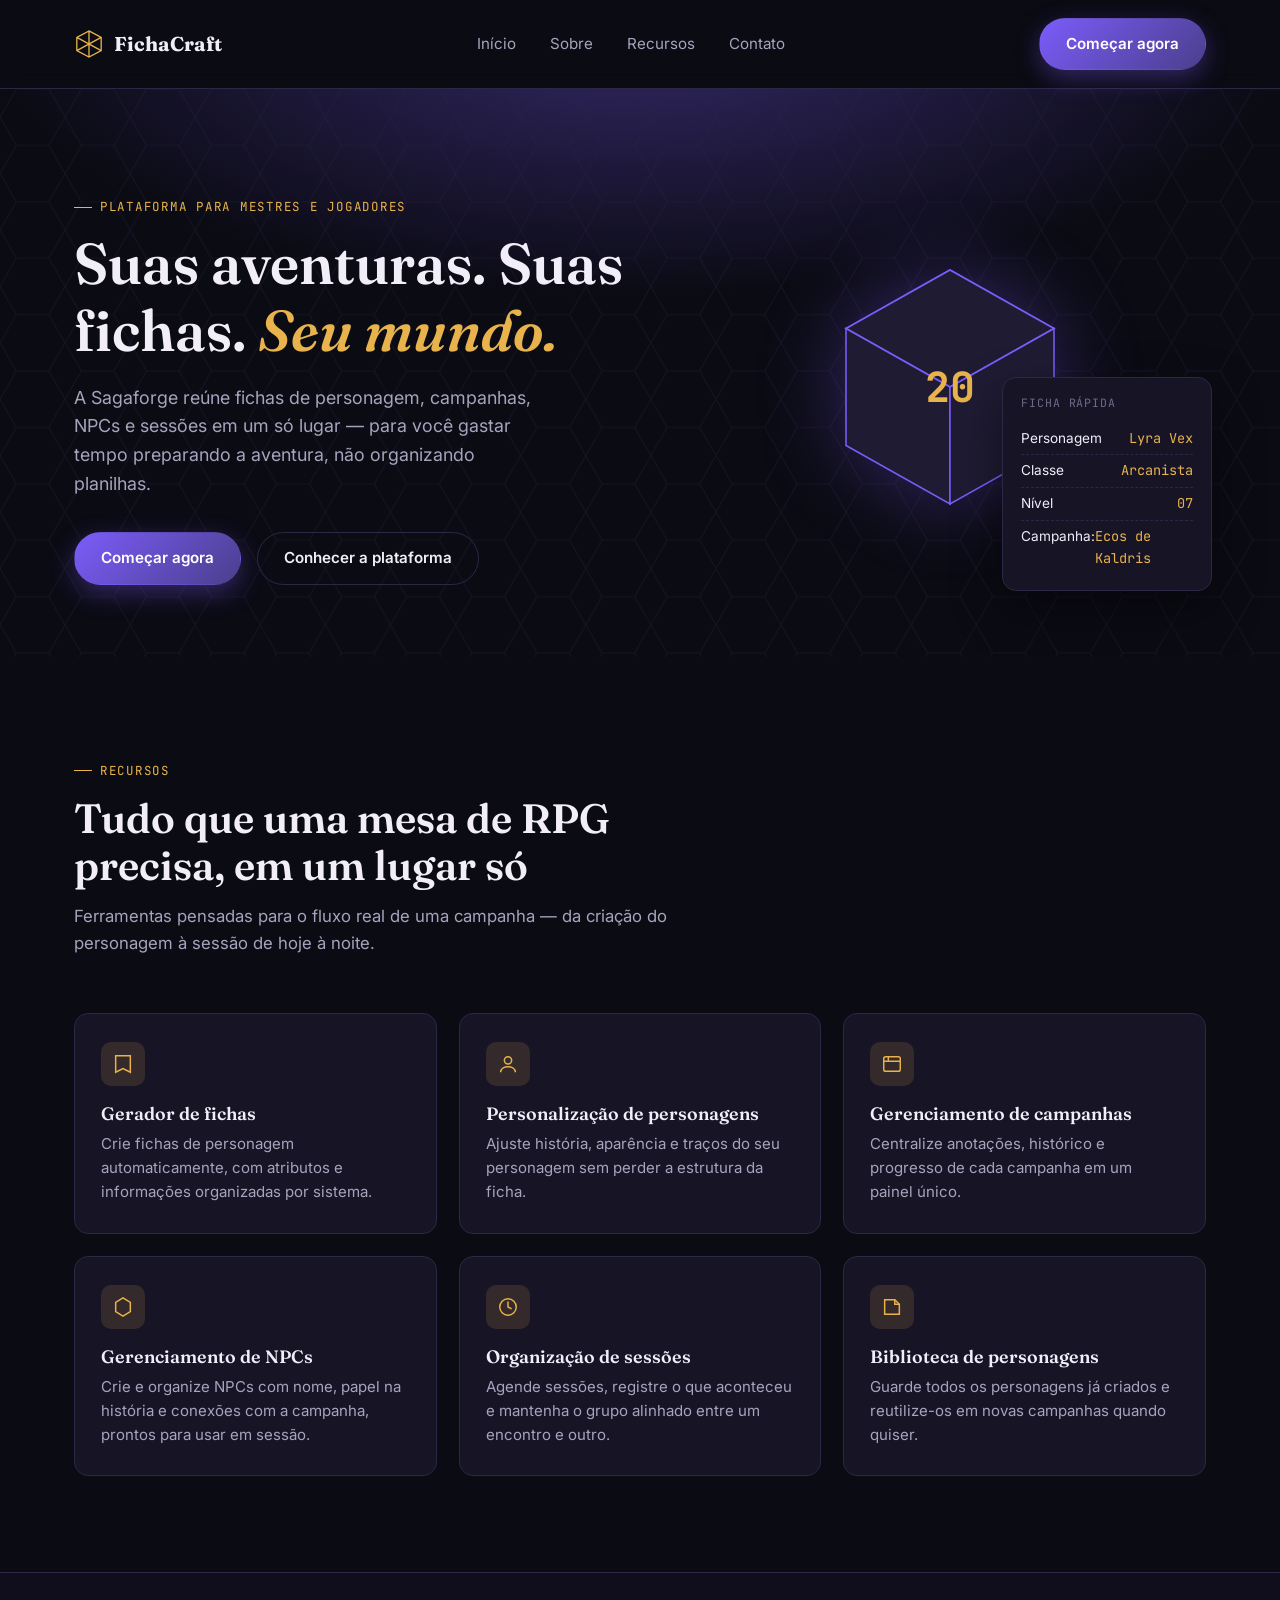
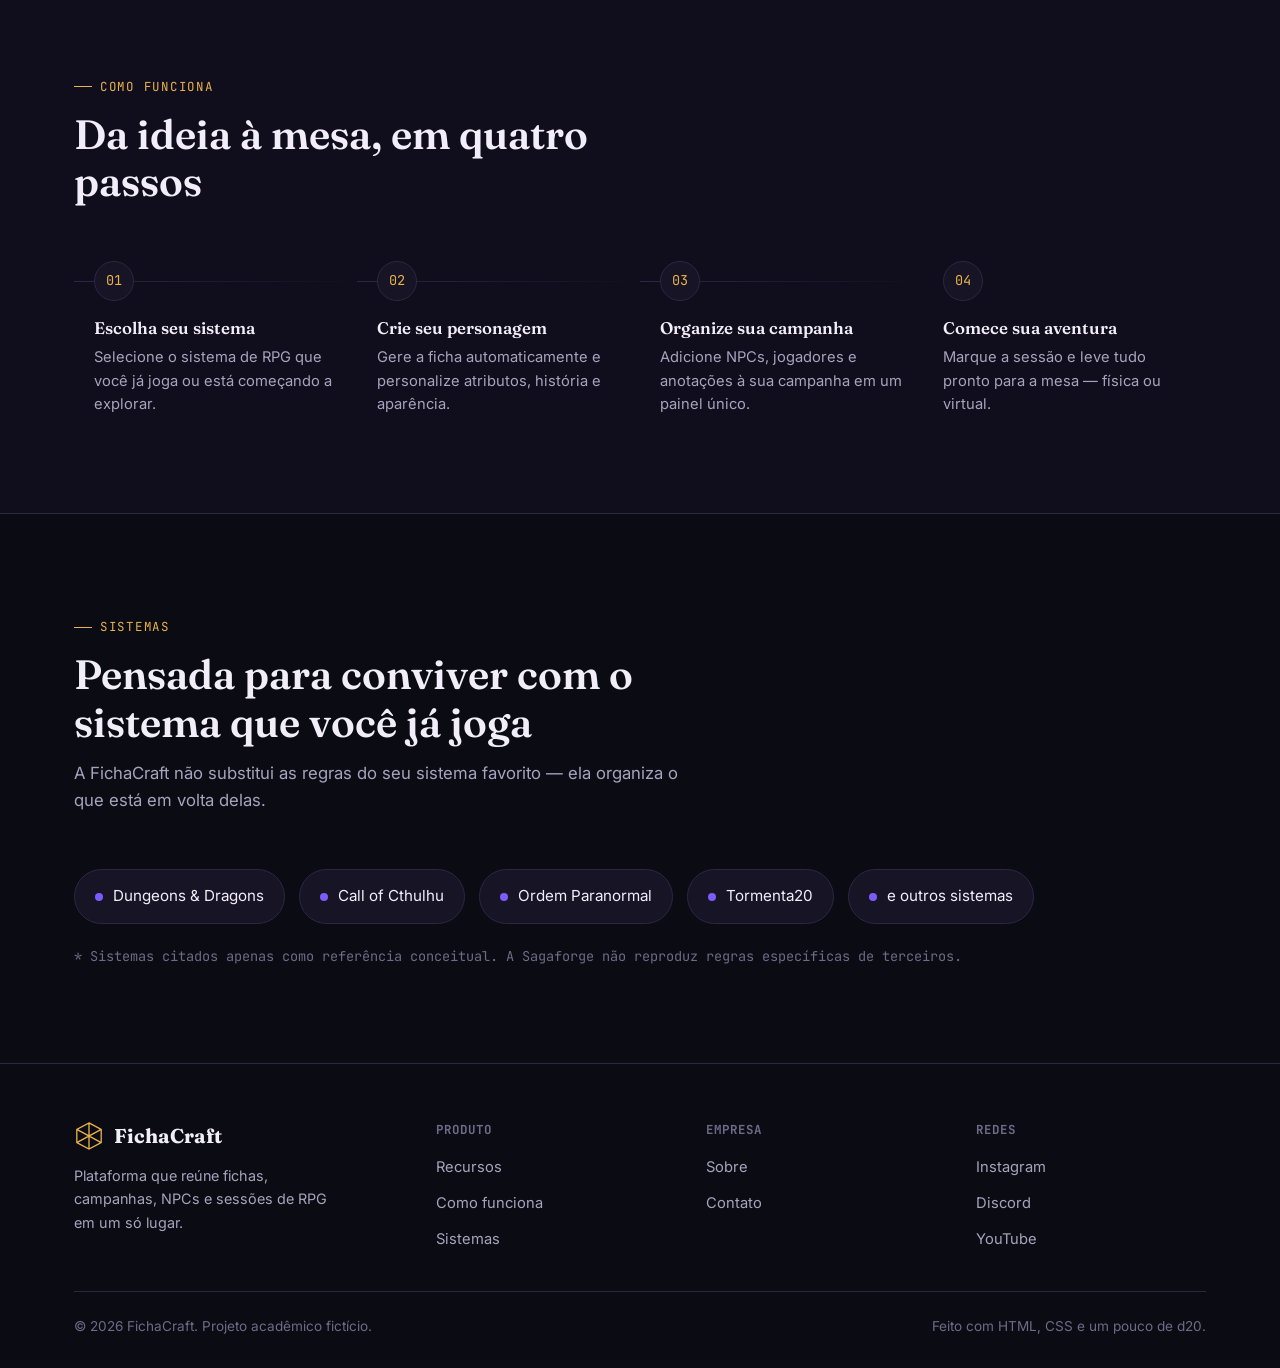
==== index.html @ 83e72669 "Merge 1578de0020807ee5fd25ef5d6d3d42c1c14bdc3c into 4293242560c1c8fc0865e874e848bd2b417afc6b" ====
<!DOCTYPE html>
<html lang="pt-BR">
<head>
<meta charset="UTF-8">
<meta name="viewport" content="width=device-width, initial-scale=1.0">
<title>FichaCraft — Forje sua saga. Jogue sua história.</title>
<meta name="description" content="Sagaforge é a plataforma que reúne fichas de personagem, campanhas, NPCs e sessões de RPG em um só lugar.">
<link rel="preconnect" href="https://fonts.googleapis.com">
<link rel="preconnect" href="https://fonts.gstatic.com" crossorigin>
<link href="https://fonts.googleapis.com/css2?family=Fraunces:ital,opsz,wght@0,9..144,400;0,9..144,500;0,9..144,600;0,9..144,700;1,9..144,500&family=Inter:wght@400;500;600;700&family=JetBrains+Mono:wght@400;500;600&display=swap" rel="stylesheet">
<link rel="stylesheet" href="style.css">
</head>
<body>
    <header class="site-header">
  <nav class="nav">
    <a href="#inicio" class="logo">
      <svg class="mark" viewBox="0 0 32 32"><path d="M16 2 L29 9 V23 L16 30 L3 23 V9 Z M16 2 V30 M3 9 L29 23 M29 9 L3 23"/></svg>
      FichaCraft
    </a>
 
    <ul class="nav-links" id="navLinks">
      <li><a href="#inicio">Início</a></li>
      <li><a href="#sobre">Sobre</a></li>
      <li><a href="#recursos">Recursos</a></li>
      <li><a href="#contato">Contato</a></li>
    </ul>
 
    <div class="nav-actions">
      <a href="#inicio" class="btn btn-primary nav-cta">Começar agora</a>
      <button class="nav-toggle" id="navToggle" aria-label="Abrir menu" aria-expanded="false" aria-controls="navLinks">
        <span></span><span></span><span></span>
      </button>
    </div>
  </nav>
</header>
 
 <section class="hero" id="inicio">
    <svg class="hex-field" viewBox="0 0 1180 620" preserveAspectRatio="xMidYMid slice" aria-hidden="true">
      <defs>
        <pattern id="hexes" width="60" height="52" patternUnits="userSpaceOnUse">
          <path d="M15 0 L45 0 L60 26 L45 52 L15 52 L0 26 Z" fill="none" stroke="#2C2745" stroke-width="1"/>
        </pattern>
      </defs>
      <rect width="1180" height="620" fill="url(#hexes)"/>
    </svg>
 
    <div class="container hero-inner">
      <div>
        <span class="eyebrow">Plataforma para Mestres e jogadores</span>
        <h1>Suas aventuras. Suas fichas. <em>Seu mundo.</em></h1>
        <p class="lead">A Sagaforge reúne fichas de personagem, campanhas, NPCs e sessões em um só lugar — para você gastar tempo preparando a aventura, não organizando planilhas.</p>
        <div class="hero-actions">
          <a href="#contato" class="btn btn-primary">Começar agora</a>
          <a href="#recursos" class="btn btn-ghost">Conhecer a plataforma</a>
        </div>
      </div>
 
      <div class="hero-visual">
        <div class="die-wrap">
          <svg viewBox="0 0 200 200">
            <path class="face-highlight" d="M100 10 L180 55 L100 100 L20 55 Z"/>
            <path d="M100 10 L180 55 L100 100 L20 55 Z"/>
            <path d="M20 55 L100 100 L100 190 L20 145 Z"/>
            <path d="M180 55 L100 100 L100 190 L180 145 Z"/>
          </svg>
          <span class="die-number">20</span>
        </div>
 
        <div class="sheet-card">
          <div class="sc-title">Ficha rápida</div>
          <div class="sheet-row"><span>Personagem</span><span>Lyra Vex</span></div>
          <div class="sheet-row"><span>Classe</span><span>Arcanista</span></div>
          <div class="sheet-row"><span>Nível</span><span>07</span></div>
          <div class="sheet-row"><span>Campanha: </span><span><span>Ecos de Kaldris</span></div>
        </div>
      </div>
    </div>
  </section>
<main>
 <!--Coloca a 2 aqui-->
 <section class="recursos" id="recursos">
    <div class="container">
      <div class="section-head">
        <span class="eyebrow">Recursos</span>
        <h2>Tudo que uma mesa de RPG precisa, em um lugar só</h2>
        <p>Ferramentas pensadas para o fluxo real de uma campanha — da criação do personagem à sessão de hoje à noite.</p>
      </div>
 
      <div class="cards-grid">
        <div class="feature-card">
          <div class="feature-icon"><svg viewBox="0 0 24 24"><path d="M4 3h16v18l-8-4-8 4V3z"/></svg></div>
          <h3>Gerador de fichas</h3>
          <p>Crie fichas de personagem automaticamente, com atributos e informações organizadas por sistema.</p>
        </div>

<div class="feature-card">
          <div class="feature-icon"><svg viewBox="0 0 24 24"><circle cx="12" cy="8" r="4"/><path d="M4 21c0-4 4-6 8-6s8 2 8 6"/></svg></div>
          <h3>Personalização de personagens</h3>
          <p>Ajuste história, aparência e traços do seu personagem sem perder a estrutura da ficha.</p>
        </div>

      <div class="feature-card">
          <div class="feature-icon"><svg viewBox="0 0 24 24"><rect x="3" y="4" width="18" height="16" rx="2"/><path d="M3 9h18M8 4v5"/></svg></div>
          <h3>Gerenciamento de campanhas</h3>
          <p>Centralize anotações, histórico e progresso de cada campanha em um painel único.</p>
        </div>
        
        <div class="feature-card">
          <div class="feature-icon"><svg viewBox="0 0 24 24"><path d="M12 2 L20 7 V17 L12 22 L4 17 V7 Z"/></svg></div>
          <h3>Gerenciamento de NPCs</h3>
          <p>Crie e organize NPCs com nome, papel na história e conexões com a campanha, prontos para usar em sessão.</p>
        </div>

         <div class="feature-card">
          <div class="feature-icon"><svg viewBox="0 0 24 24"><path d="M12 6v6l4 2"/><circle cx="12" cy="12" r="9"/></svg></div>
          <h3>Organização de sessões</h3>
          <p>Agende sessões, registre o que aconteceu e mantenha o grupo alinhado entre um encontro e outro.</p>
        </div>
        
        <div class="feature-card">
          <div class="feature-icon"><svg viewBox="0 0 24 24"><path d="M4 4h11l5 5v11H4z"/><path d="M15 4v5h5"/></svg></div>
          <h3>Biblioteca de personagens</h3>
          <p>Guarde todos os personagens já criados e reutilize-os em novas campanhas quando quiser.</p>
        </div>
      </div>
    </div>
  </section>

<section class="como-funciona" id="como-funciona">
    <div class="container">
      <div class="section-head">
        <span class="eyebrow">Como funciona</span>
        <h2>Da ideia à mesa, em quatro passos</h2>
      </div>
 
      <div class="steps">
        <div class="step">
          <div class="step-num">01</div>
          <h3>Escolha seu sistema</h3>
          <p>Selecione o sistema de RPG que você já joga ou está começando a explorar.</p>
        </div>
        <div class="step">
          <div class="step-num">02</div>
          <h3>Crie seu personagem</h3>
          <p>Gere a ficha automaticamente e personalize atributos, história e aparência.</p>
        </div>

<div class="step">
          <div class="step-num">03</div>
          <h3>Organize sua campanha</h3>
          <p>Adicione NPCs, jogadores e anotações à sua campanha em um painel único.</p>
        </div>
        <div class="step">
          <div class="step-num">04</div>
          <h3>Comece sua aventura</h3>
          <p>Marque a sessão e leve tudo pronto para a mesa — física ou virtual.</p>
        </div>
      </div>
    </div>
  </section>

<section class="sistemas" id="sistemas">
    <div class="container">
      <div class="section-head">
        <span class="eyebrow">Sistemas</span>
        <h2>Pensada para conviver com o sistema que você já joga</h2>
        <p>A FichaCraft não substitui as regras do seu sistema favorito — ela organiza o que está em volta delas.</p>
      </div>
 
      <div class="badges">
        <span class="badge"><span class="dot"></span>Dungeons &amp; Dragons</span>
        <span class="badge"><span class="dot"></span>Call of Cthulhu</span>
        <span class="badge"><span class="dot"></span>Ordem Paranormal</span>
        <span class="badge"><span class="dot"></span>Tormenta20</span>
        <span class="badge"><span class="dot"></span>e outros sistemas</span>
      </div>
      <p class="sistemas-note">* Sistemas citados apenas como referência conceitual. A Sagaforge não reproduz regras específicas de terceiros.</p>
    </div>
  </section>

 </main>
</body>
<footer>
  <div class="container">
    <div class="footer-top">
      <div class="footer-brand">
        <a href="#inicio" class="logo">
          <svg class="mark" viewBox="0 0 32 32"><path d="M16 2 L29 9 V23 L16 30 L3 23 V9 Z M16 2 V30 M3 9 L29 23 M29 9 L3 23"/></svg>
          FichaCraft
        </a>
        <p>Plataforma que reúne fichas, campanhas, NPCs e sessões de RPG em um só lugar.</p>
      </div>
 
      <div class="footer-col">
        <h4>Produto</h4>
        <ul>
          <li><a href="#recursos">Recursos</a></li>
          <li><a href="#como-funciona">Como funciona</a></li>
          <li><a href="#sistemas">Sistemas</a></li>
        </ul>
      </div>
    
    <div class="footer-col">
        <h4>Empresa</h4>
        <ul>
          <li><a href="#sobre">Sobre</a></li>
          <li><a href="#contato">Contato</a></li>
        </ul>
      </div>
 
      <div class="footer-col">
        <h4>Redes</h4>
        <ul>
          <li><a href="#">Instagram</a></li>
          <li><a href="#">Discord</a></li>
          <li><a href="#">YouTube</a></li>
        </ul>
      </div>
    </div>
 
    <div class="footer-bottom">
      <span>© 2026 FichaCraft. Projeto acadêmico fictício.</span>
      <span>Feito com HTML, CSS e um pouco de d20.</span>
    </div>
  </div>

    </footer>
</html>
---- style.css ----
*{
    margin: 0;
    padding: 0;
   
}

  :root{
    --bg: #0B0B14;
    --bg-alt: #100E1C;
    --surface: #171426;
    --surface-2: #1F1B33;
    --border: #2C2745;
    --primary: #7B5CFA;
    --primary-dark: #4B3F8C;
    --primary-glow: rgba(123, 92, 250, 0.35);
    --gold: #E8B34C;
    --gold-soft: rgba(232, 179, 76, 0.14);
    --text: #F1EEF9;
    --text-muted: #A8A3BD;
    --text-dim: #6E6A87;
 
    --font-display: 'Fraunces', serif;
    --font-body: 'Inter', sans-serif;
    --font-mono: 'JetBrains Mono', monospace;
 
    --max-w: 1180px;
    --radius: 14px;
    --radius-sm: 8px;
  }
 
  *{ box-sizing: border-box; margin: 0; padding: 0; }
 
  html{ scroll-behavior: smooth; }
 
  @media (prefers-reduced-motion: reduce){
    html{ scroll-behavior: auto; }
    *{ animation-duration: 0.001ms !important; animation-iteration-count: 1 !important; transition-duration: 0.001ms !important; }
  }
 
  body{
    background: var(--bg);
    color: var(--text);
    font-family: var(--font-body);
    line-height: 1.6;
    -webkit-font-smoothing: antialiased;
  }
 
  img, svg{ display:block; max-width: 100%; }
 
  a{ color: inherit; text-decoration: none; }
 
  ul{ list-style: none; }
 
  h1, h2, h3{ font-family: var(--font-display); font-weight: 600; line-height: 1.15; }
 
  .container{
    max-width: var(--max-w);
    margin: 0 auto;
    padding: 0 24px;
  }
 
  .eyebrow{
    font-family: var(--font-mono);
    font-size: 0.78rem;
    letter-spacing: 0.14em;
    text-transform: uppercase;
    color: var(--gold);
    display: inline-flex;
    align-items: center;
    gap: 8px;
    margin-bottom: 14px;
  }
  .eyebrow::before{
    content: "";
    width: 18px; height: 1px;
    background: var(--gold);
    display: inline-block;
  }
 
  section{ padding: 96px 0; position: relative; }
 
  .section-head{
    max-width: 620px;
    margin-bottom: 56px;
  }
  .section-head h2{ font-size: clamp(1.8rem, 3.2vw, 2.6rem); margin-bottom: 14px; }
  .section-head p{ color: var(--text-muted); font-size: 1.05rem; }
 
  :focus-visible{
    outline: 2px solid var(--gold);
    outline-offset: 3px;
    border-radius: 4px;
  }
 
  
  .btn{
    display: inline-flex;
    align-items: center;
    justify-content: center;
    gap: 8px;
    padding: 13px 26px;
    border-radius: 999px;
    font-weight: 600;
    font-size: 0.95rem;
    border: 1px solid transparent;
    cursor: pointer;
    transition: transform 0.15s ease, box-shadow 0.15s ease, background 0.15s ease, border-color 0.15s ease;
  }
  .btn:hover{ transform: translateY(-2px); }
 
  .btn-primary{
    background: linear-gradient(135deg, var(--primary), var(--primary-dark));
    color: #fff;
    box-shadow: 0 8px 24px var(--primary-glow);
  }
  .btn-primary:hover{ box-shadow: 0 10px 30px var(--primary-glow); }
 
  .btn-ghost{
    background: transparent;
    border-color: var(--border);
    color: var(--text);
  }
  .btn-ghost:hover{ border-color: var(--primary); background: rgba(123,92,250,0.08); }
 
  .btn-gold{
    background: var(--gold);
    color: #1a1406;
  }
  .btn-gold:hover{ box-shadow: 0 10px 26px rgba(232,179,76,0.35); }
 
  
  header.site-header{
    position: sticky;
    top: 0;
    z-index: 100;
    background: rgba(11, 11, 20, 0.82);
    backdrop-filter: blur(10px);
    border-bottom: 1px solid var(--border);
  }
  .nav{
    display: flex;
    align-items: center;
    justify-content: space-between;
    padding: 18px 24px;
    max-width: var(--max-w);
    margin: 0 auto;
  }
  .logo{
    display: flex;
    align-items: center;
    gap: 10px;
    font-family: var(--font-display);
    font-weight: 700;
    font-size: 1.25rem;
    color: var(--text);
  }
  .logo .mark{ width: 30px; height: 30px; }
  .logo .mark path{ fill: none; stroke: var(--gold); stroke-width: 1.4; }
 
  .nav-links{
    display: flex;
    align-items: center;
    gap: 34px;
  }
  .nav-links a{
    font-size: 0.95rem;
    color: var(--text-muted);
    transition: color 0.15s ease;
    position: relative;
  }
  .nav-links a:hover{ color: var(--text); }
 
  .nav-actions{ display: flex; align-items: center; gap: 18px; }
 
  .nav-toggle{
    display: none;
    background: none;
    border: 1px solid var(--border);
    border-radius: var(--radius-sm);
    width: 42px; height: 38px;
    cursor: pointer;
    flex-direction: column;
    align-items: center;
    justify-content: center;
    gap: 5px;
  }
  .nav-toggle span{ width: 18px; height: 2px; background: var(--text); display:block; }
 
  @media (max-width: 860px){
    .nav-links{
      position: absolute;
      top: 100%; left: 0; right: 0;
      flex-direction: column;
      align-items: flex-start;
      background: var(--bg-alt);
      border-bottom: 1px solid var(--border);
      padding: 20px 24px 28px;
      gap: 18px;
      display: none;
    }
    .nav-links.open{ display: flex; }
    .nav-toggle{ display: flex; }
    .nav-cta{ display: none; }
    .nav-links.open .nav-cta-mobile{ display: inline-flex; margin-top: 6px; }
  }
 
  
  .hero{
    padding: 88px 0 60px;
    position: relative;
    overflow: hidden;
  }
  .hero::before{
    content: "";
    position: absolute;
    inset: -10% -10% auto -10%;
    height: 620px;
    background: radial-gradient(60% 60% at 50% 0%, var(--primary-glow), transparent 70%);
    z-index: 0;
    pointer-events: none;
  }
  .hex-field{
    position: absolute;
    inset: 0;
    opacity: 0.35;
    z-index: 0;
    pointer-events: none;
  }
  .hero-inner{
    position: relative;
    z-index: 1;
    display: grid;
    grid-template-columns: 1.05fr 0.95fr;
    gap: 56px;
    align-items: center;
  }
  .hero h1{
    font-size: clamp(2.4rem, 5vw, 3.6rem);
    margin-bottom: 20px;
  }
  .hero h1 em{
    font-style: italic;
    color: var(--gold);
  }
  .hero p.lead{
    font-size: 1.12rem;
    color: var(--text-muted);
    max-width: 480px;
    margin-bottom: 34px;
  }
  .hero-actions{ display: flex; gap: 16px; flex-wrap: wrap; }
 
  .hero-visual{
    position: relative;
    display: flex;
    align-items: center;
    justify-content: center;
    min-height: 420px;
  }
  .die-wrap{
    position: relative;
    width: 260px; height: 260px;
    animation: spin-slow 18s linear infinite;
  }
  @keyframes spin-slow{
    from{ transform: rotate(0deg); }
    to{ transform: rotate(360deg); }
  }
  .die-wrap svg{ width: 100%; height: 100%; filter: drop-shadow(0 0 40px var(--primary-glow)); }
  .die-wrap path{ fill: var(--surface-2); stroke: var(--primary); stroke-width: 1.2; }
  .die-wrap path.face-highlight{ fill: rgba(123,92,250,0.25); }
  .die-number{
    position: absolute;
    top: 50%; left: 50%;
    transform: translate(-50%, -50%);
    font-family: var(--font-mono);
    font-size: 2.6rem;
    font-weight: 700;
    color: var(--gold);
  }
 
  .sheet-card{
    position: absolute;
    bottom: 6px; right: -6px;
    width: 210px;
    background: var(--surface);
    border: 1px solid var(--border);
    border-radius: var(--radius);
    padding: 16px 18px;
    box-shadow: 0 20px 50px rgba(0,0,0,0.45);
  }
  .sheet-card .sc-title{ font-family: var(--font-mono); font-size: 0.72rem; color: var(--text-dim); letter-spacing: 0.08em; text-transform: uppercase; margin-bottom: 10px; }
  .sheet-row{ display: flex; justify-content: space-between; font-size: 0.85rem; padding: 5px 0; border-bottom: 1px dashed var(--border); }
  .sheet-row:last-child{ border-bottom: none; }
  .sheet-row span:last-child{ font-family: var(--font-mono); color: var(--gold); }
 
  @media (max-width: 900px){
    .hero-inner{ grid-template-columns: 1fr; }
    .hero-visual{ min-height: 320px; }
    .sheet-card{ display: none; }
  }
 
  
  .sobre{ background: var(--bg-alt); border-top: 1px solid var(--border); border-bottom: 1px solid var(--border); }
  .sobre-grid{
    display: grid;
    grid-template-columns: 1fr 1fr;
    gap: 64px;
    align-items: start;
  }
  .sobre-text p{ color: var(--text-muted); margin-bottom: 16px; font-size: 1.02rem; }
  .sobre-quote{
    margin-top: 22px;
    padding: 18px 20px;
    border-left: 3px solid var(--gold);
    background: var(--gold-soft);
    border-radius: 0 var(--radius-sm) var(--radius-sm) 0;
    font-family: var(--font-display);
    font-style: italic;
    font-size: 1.05rem;
    color: var(--text);
  }
  .mvv{ display: flex; flex-direction: column; gap: 18px; }
  .mvv-card{
    background: var(--surface);
    border: 1px solid var(--border);
    border-radius: var(--radius);
    padding: 22px 24px;
  }
  .mvv-card h3{ font-size: 1.05rem; color: var(--gold); margin-bottom: 8px; font-family: var(--font-mono); text-transform: uppercase; letter-spacing: 0.05em; font-weight: 600;}
  .mvv-card p{ color: var(--text-muted); font-size: 0.95rem; }
 
  @media (max-width: 860px){
    .sobre-grid{ grid-template-columns: 1fr; gap: 40px; }
  }
 

  .cards-grid{
    display: grid;
    grid-template-columns: repeat(3, 1fr);
    gap: 22px;
  }
  .feature-card{
    background: var(--surface);
    border: 1px solid var(--border);
    border-radius: var(--radius);
    padding: 28px 26px;
    transition: border-color 0.2s ease, transform 0.2s ease;
  }
  .feature-card:hover{ border-color: var(--primary); transform: translateY(-4px); }
  .feature-icon{
    width: 44px; height: 44px;
    border-radius: 10px;
    background: var(--gold-soft);
    display: flex; align-items: center; justify-content: center;
    margin-bottom: 18px;
  }
  .feature-icon svg{ width: 22px; height: 22px; stroke: var(--gold); fill: none; stroke-width: 1.6; }
  .feature-card h3{ font-size: 1.12rem; margin-bottom: 8px; }
  .feature-card p{ color: var(--text-muted); font-size: 0.94rem; }
 
  @media (max-width: 900px){ .cards-grid{ grid-template-columns: 1fr 1fr; } }
  @media (max-width: 600px){ .cards-grid{ grid-template-columns: 1fr; } }
 

  .como-funciona{ background: var(--bg-alt); border-top: 1px solid var(--border); border-bottom: 1px solid var(--border); }
  .steps{
    display: grid;
    grid-template-columns: repeat(4, 1fr);
    gap: 0;
    counter-reset: step;
    position: relative;
  }
  .step{
    padding: 0 20px;
    position: relative;
  }
  .step:not(:last-child)::after{
    content: "";
    position: absolute;
    top: 20px; right: -0px;
    width: 100%;
    height: 1px;
    background: linear-gradient(90deg, var(--border), transparent);
    display: none;
  }
  @media (min-width: 861px){
    .step:not(:last-child)::after{ display: block; }
  }
  .step-num{
    font-family: var(--font-mono);
    font-size: 0.85rem;
    color: var(--gold);
    border: 1px solid var(--border);
    width: 40px; height: 40px;
    border-radius: 50%;
    display: flex; align-items: center; justify-content: center;
    margin-bottom: 18px;
    background: var(--surface);
    position: relative;
    z-index: 1;
  }
  .step h3{ font-size: 1.05rem; margin-bottom: 8px; }
  .step p{ color: var(--text-muted); font-size: 0.92rem; }
 
  @media (max-width: 860px){
    .steps{ grid-template-columns: 1fr 1fr; gap: 32px 20px; }
  }
  @media (max-width: 540px){
    .steps{ grid-template-columns: 1fr; gap: 28px; }
  }
 
 
  .sistemas-note{ color: var(--text-dim); font-size: 0.85rem; margin-top: 22px; font-family: var(--font-mono); }
  .badges{ display: flex; flex-wrap: wrap; gap: 14px; }
  .badge{
    display: flex; align-items: center; gap: 10px;
    background: var(--surface);
    border: 1px solid var(--border);
    padding: 14px 20px;
    border-radius: 999px;
    font-size: 0.95rem;
  }
  .badge .dot{ width: 8px; height: 8px; border-radius: 50%; background: var(--primary); }
 

  .cta-final{
    background: linear-gradient(135deg, var(--surface-2), var(--bg));
    border-top: 1px solid var(--border);
    border-bottom: 1px solid var(--border);
    text-align: center;
  }
  .cta-final h2{ font-size: clamp(1.7rem, 3.4vw, 2.4rem); margin-bottom: 16px; }
  .cta-final p{ color: var(--text-muted); max-width: 520px; margin: 0 auto 32px; }
 
  
  .contato-grid{
    display: grid;
    grid-template-columns: 0.9fr 1.1fr;
    gap: 60px;
  }
  .contato-info h3{ font-size: 1.3rem; margin-bottom: 14px; }
  .contato-info p{ color: var(--text-muted); margin-bottom: 24px; }
  .contato-list{ display: flex; flex-direction: column; gap: 14px; }
  .contato-list li{ display: flex; gap: 12px; align-items: flex-start; color: var(--text-muted); font-size: 0.95rem; }
  .contato-list svg{ width: 18px; height: 18px; stroke: var(--gold); fill: none; stroke-width: 1.6; flex-shrink: 0; margin-top: 3px;}
 
  form.contact-form{
    background: var(--surface);
    border: 1px solid var(--border);
    border-radius: var(--radius);
    padding: 32px;
    display: grid;
    gap: 18px;
  }
  .form-row{ display: grid; grid-template-columns: 1fr 1fr; gap: 18px; }
  .field label{ display: block; font-size: 0.85rem; color: var(--text-muted); margin-bottom: 7px; }
  .field input, .field textarea{
    width: 100%;
    background: var(--bg-alt);
    border: 1px solid var(--border);
    border-radius: var(--radius-sm);
    padding: 12px 14px;
    color: var(--text);
    font-family: var(--font-body);
    font-size: 0.95rem;
  }
  .field input:focus, .field textarea:focus{ border-color: var(--primary); outline: none; box-shadow: 0 0 0 3px rgba(123,92,250,0.18); }
  .field textarea{ resize: vertical; min-height: 110px; }
  .form-note{ font-size: 0.82rem; color: var(--text-dim); }
  .form-success{
    display: none;
    background: var(--gold-soft);
    border: 1px solid var(--gold);
    color: var(--gold);
    padding: 12px 16px;
    border-radius: var(--radius-sm);
    font-size: 0.9rem;
  }
  .form-success.show{ display: block; }
 
  @media (max-width: 860px){
    .contato-grid{ grid-template-columns: 1fr; gap: 36px; }
    .form-row{ grid-template-columns: 1fr; }
  }
 
 
  footer{
    padding: 56px 0 30px;
    border-top: 1px solid var(--border);
  }
  .footer-top{
    display: grid;
    grid-template-columns: 1.4fr 1fr 1fr 1fr;
    gap: 40px;
    margin-bottom: 40px;
  }
  .footer-brand p{ color: var(--text-muted); font-size: 0.9rem; margin-top: 12px; max-width: 260px; }
  .footer-col h4{ font-family: var(--font-mono); font-size: 0.78rem; text-transform: uppercase; letter-spacing: 0.08em; color: var(--text-dim); margin-bottom: 14px; }
  .footer-col ul{ display: flex; flex-direction: column; gap: 10px; }
  .footer-col a{ color: var(--text-muted); font-size: 0.92rem; transition: color 0.15s ease; }
  .footer-col a:hover{ color: var(--gold); }
  .footer-bottom{
    display: flex;
    justify-content: space-between;
    align-items: center;
    padding-top: 24px;
    border-top: 1px solid var(--border);
    color: var(--text-dim);
    font-size: 0.85rem;
    flex-wrap: wrap;
    gap: 12px;
  }
 
  @media (max-width: 760px){
    .footer-top{ grid-template-columns: 1fr 1fr; }
  }
  @media (max-width: 460px){
    .footer-top{ grid-template-columns: 1fr; }
  }
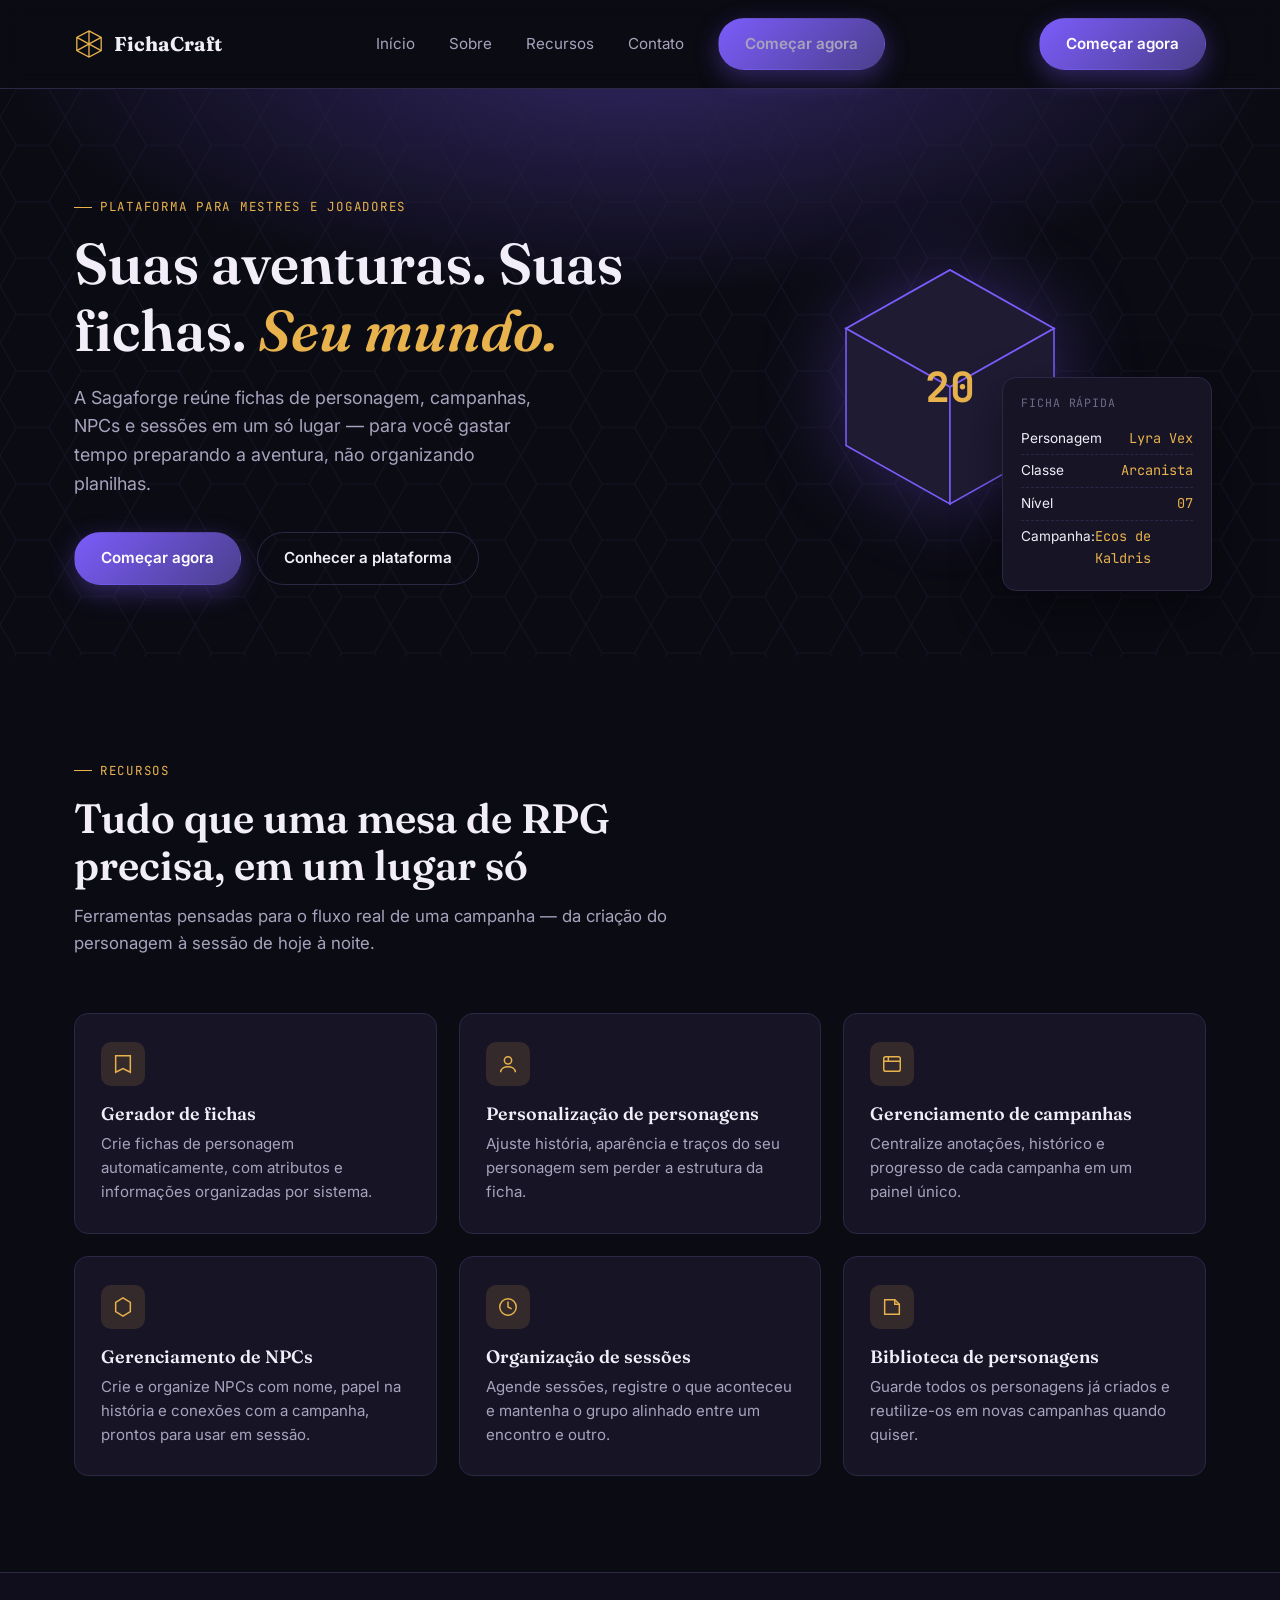
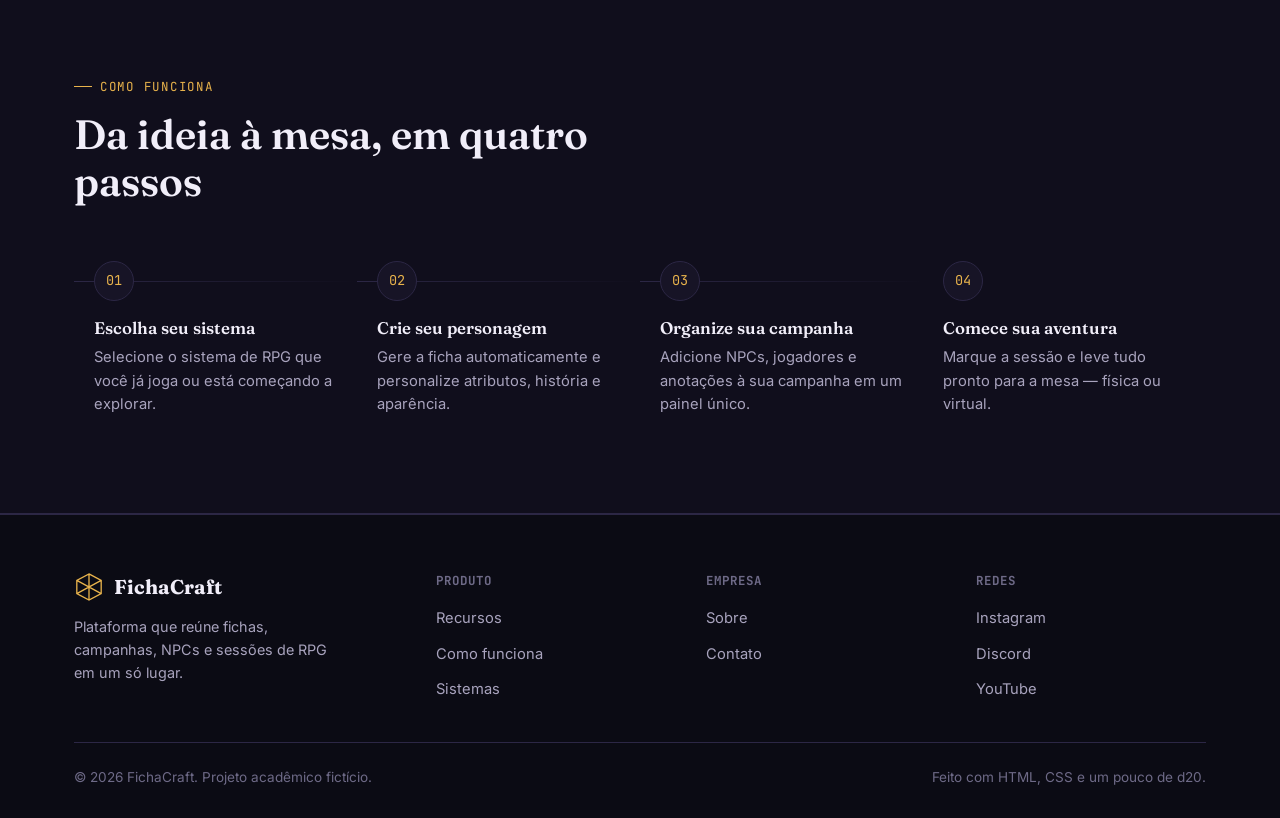
==== commit 6c6a1a19: "Merge branch 'contato' of https://github.com/Pedro-Developers/Ficha_Craft into sobre" ====
--- a/index.html
+++ b/index.html
@@ -23,6 +23,7 @@
       <li><a href="#sobre">Sobre</a></li>
       <li><a href="#recursos">Recursos</a></li>
       <li><a href="#contato">Contato</a></li>
+      <li><a href="#inicio" class="btn btn-primary nav-cta-mobile">Começar agora</a></li>
     </ul>
  
     <div class="nav-actions">
@@ -156,25 +157,6 @@
           <p>Marque a sessão e leve tudo pronto para a mesa — física ou virtual.</p>
         </div>
       </div>
-    </div>
-  </section>
-
-<section class="sistemas" id="sistemas">
-    <div class="container">
-      <div class="section-head">
-        <span class="eyebrow">Sistemas</span>
-        <h2>Pensada para conviver com o sistema que você já joga</h2>
-        <p>A FichaCraft não substitui as regras do seu sistema favorito — ela organiza o que está em volta delas.</p>
-      </div>
- 
-      <div class="badges">
-        <span class="badge"><span class="dot"></span>Dungeons &amp; Dragons</span>
-        <span class="badge"><span class="dot"></span>Call of Cthulhu</span>
-        <span class="badge"><span class="dot"></span>Ordem Paranormal</span>
-        <span class="badge"><span class="dot"></span>Tormenta20</span>
-        <span class="badge"><span class="dot"></span>e outros sistemas</span>
-      </div>
-      <p class="sistemas-note">* Sistemas citados apenas como referência conceitual. A Sagaforge não reproduz regras específicas de terceiros.</p>
     </div>
   </section>
 
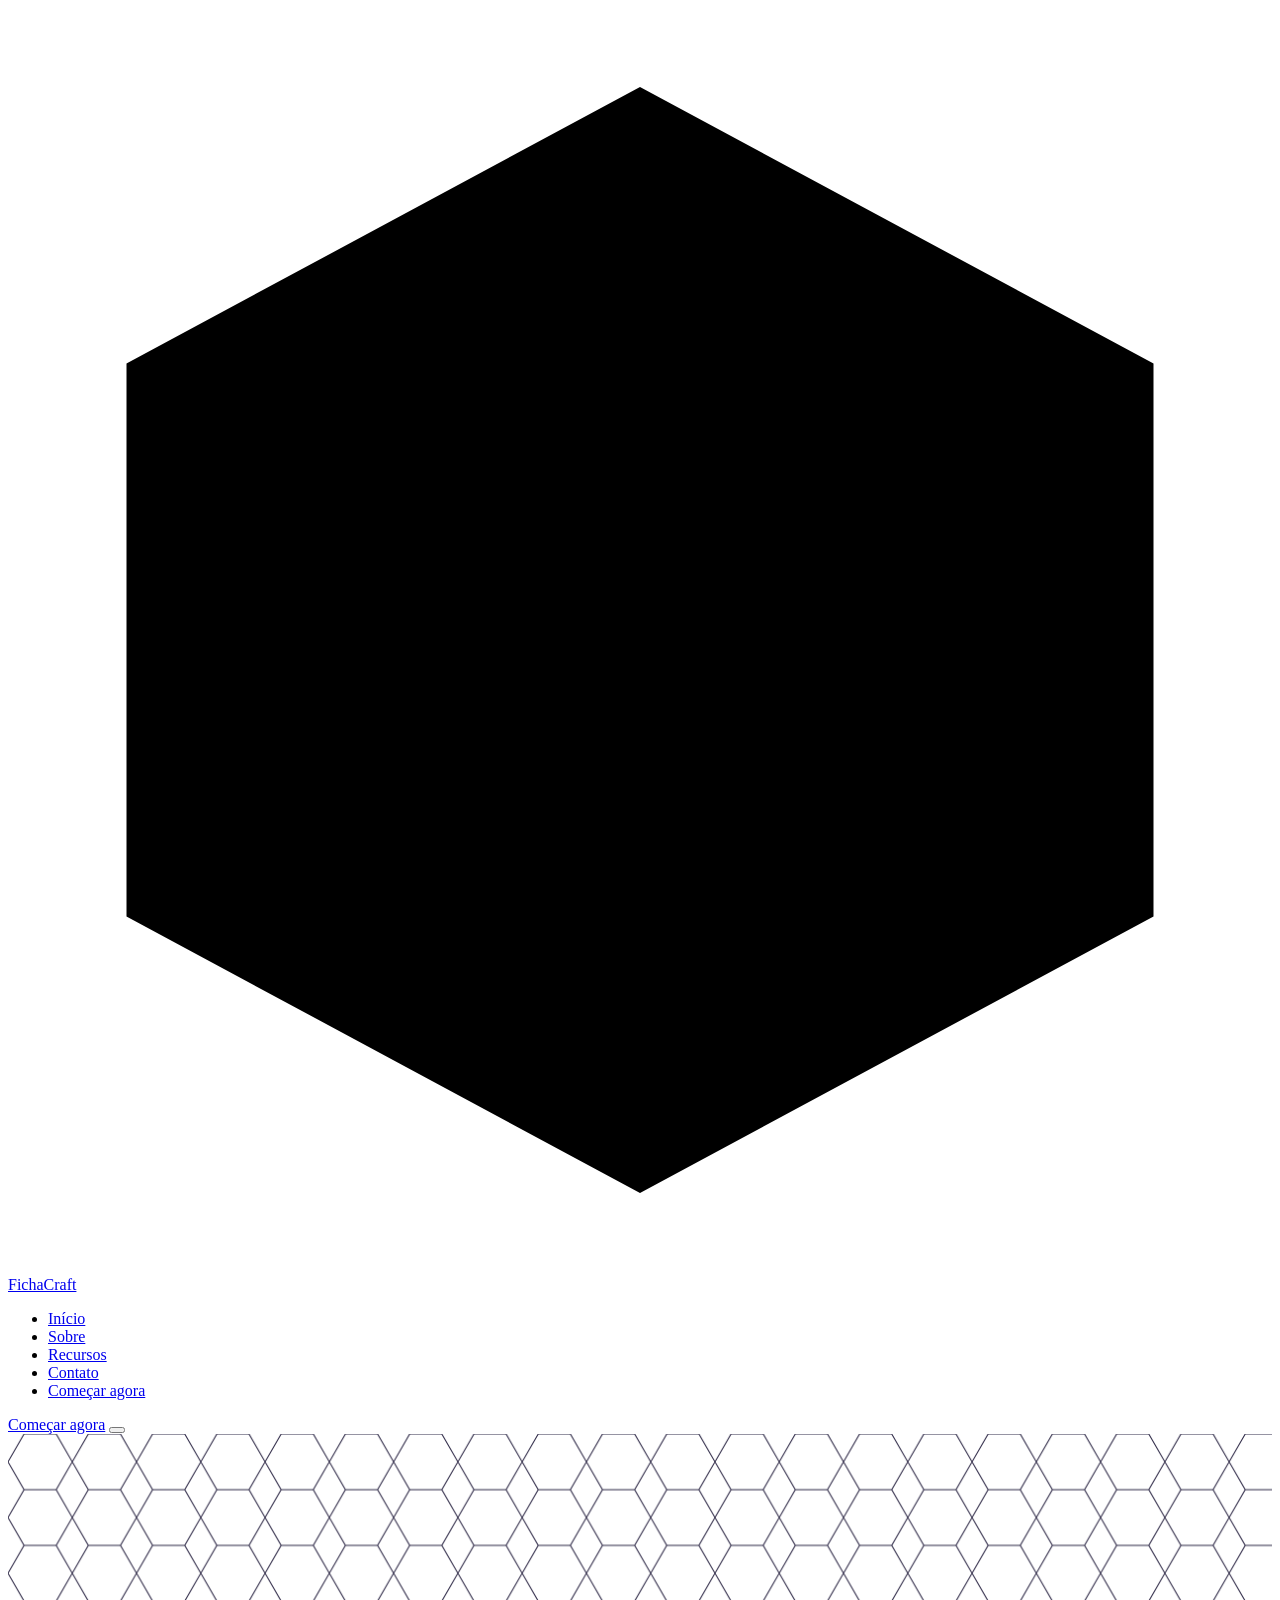
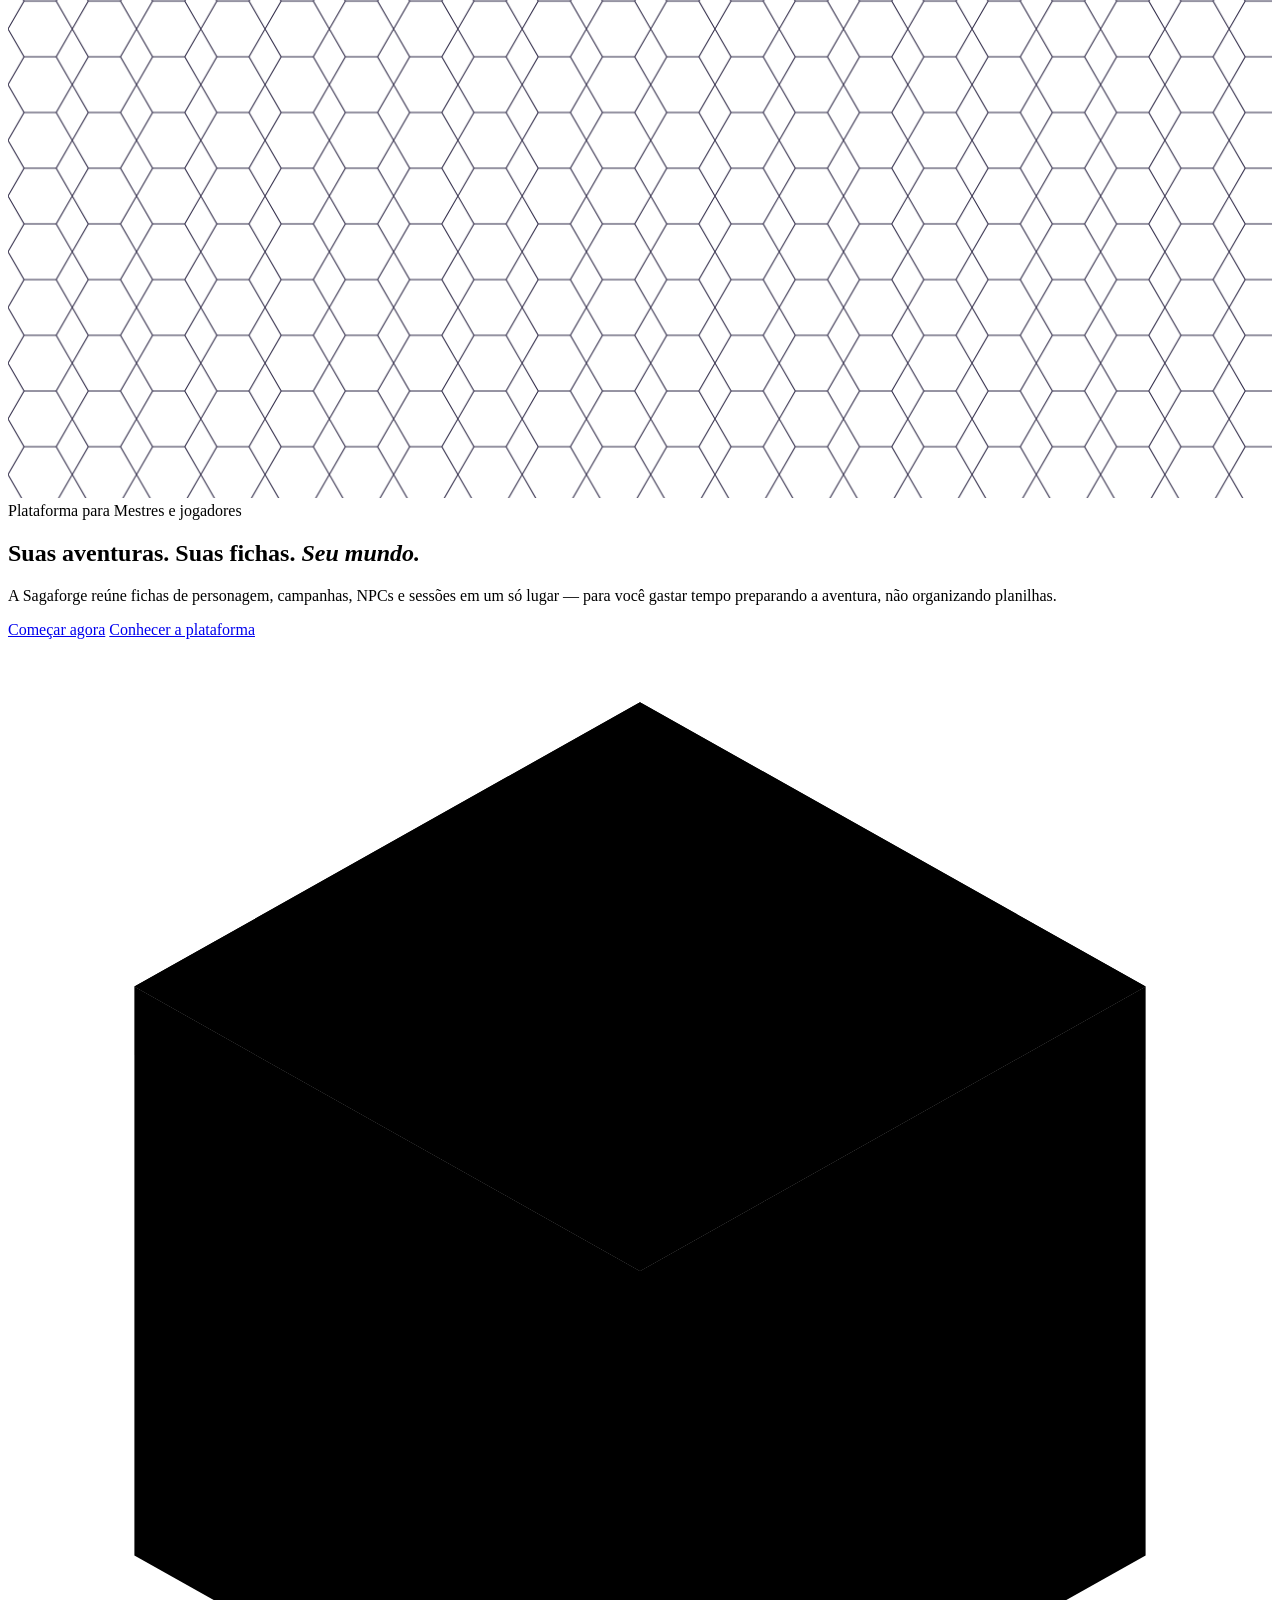
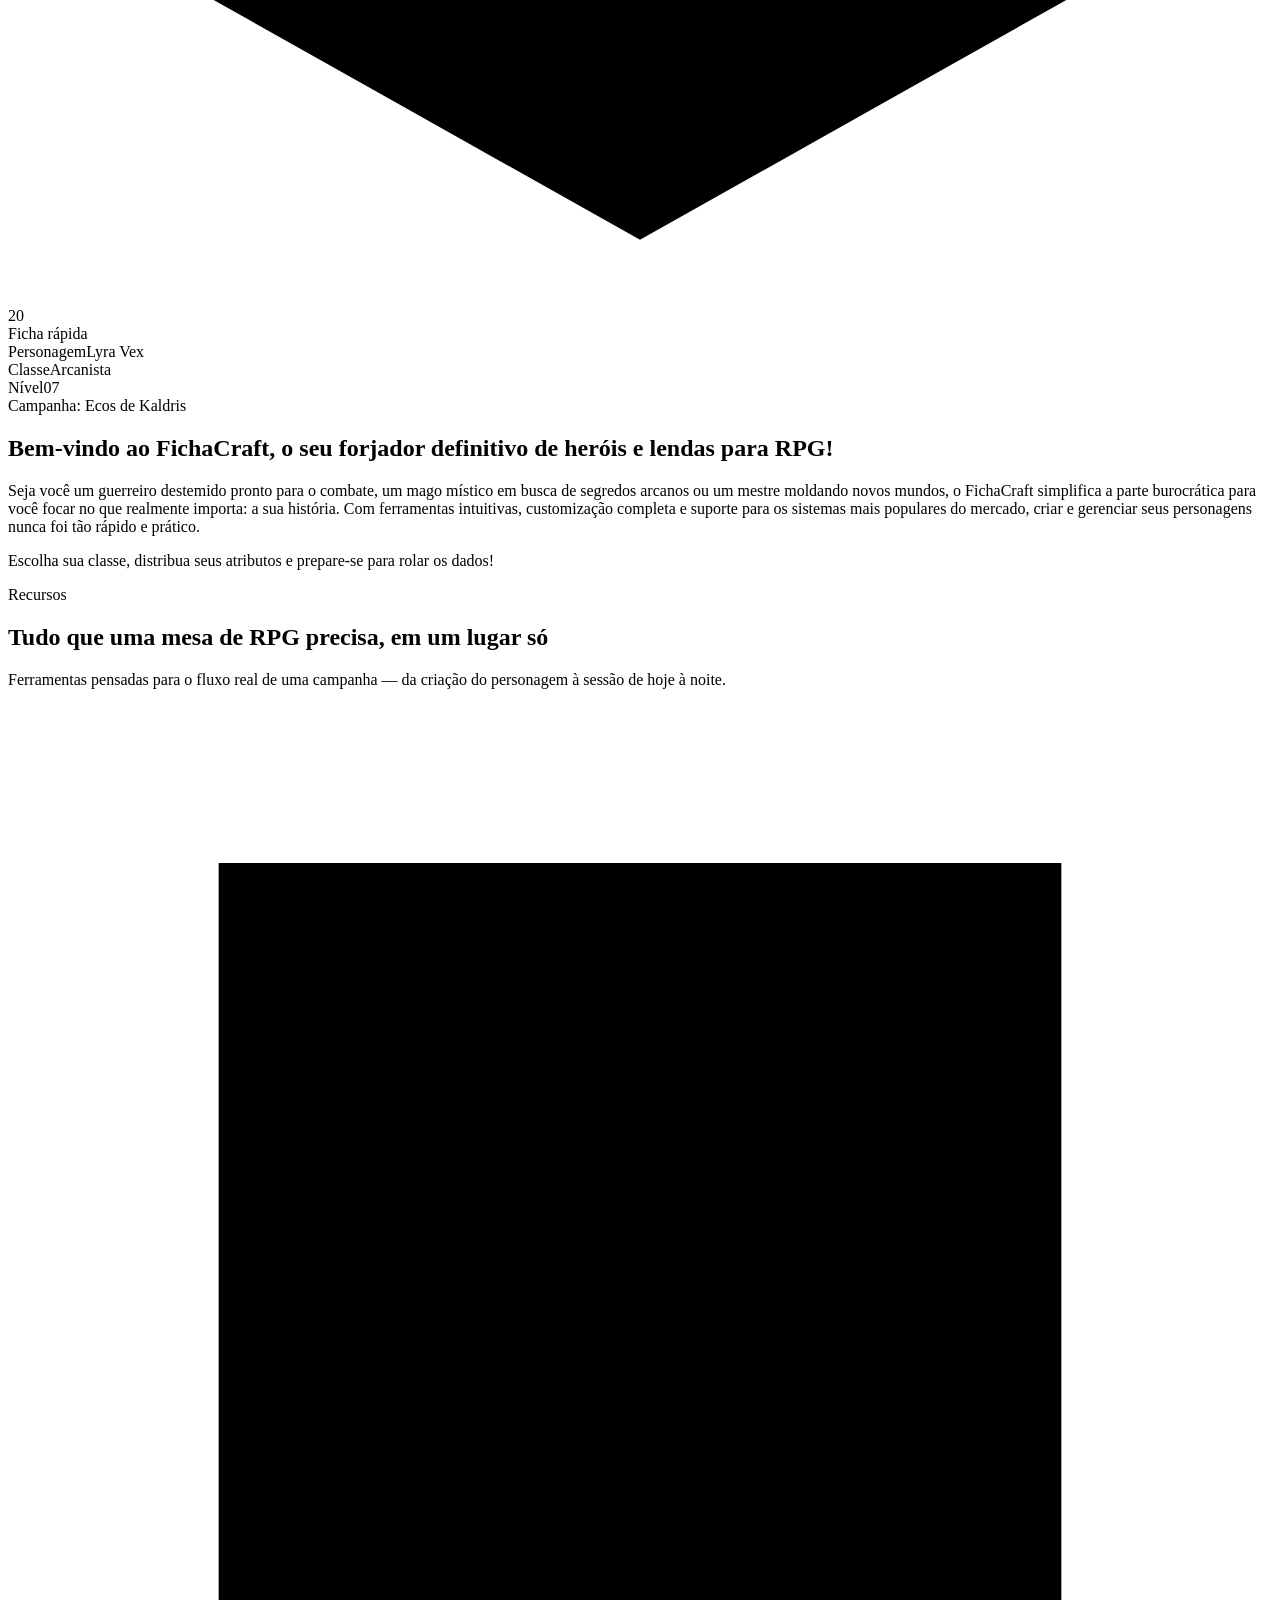
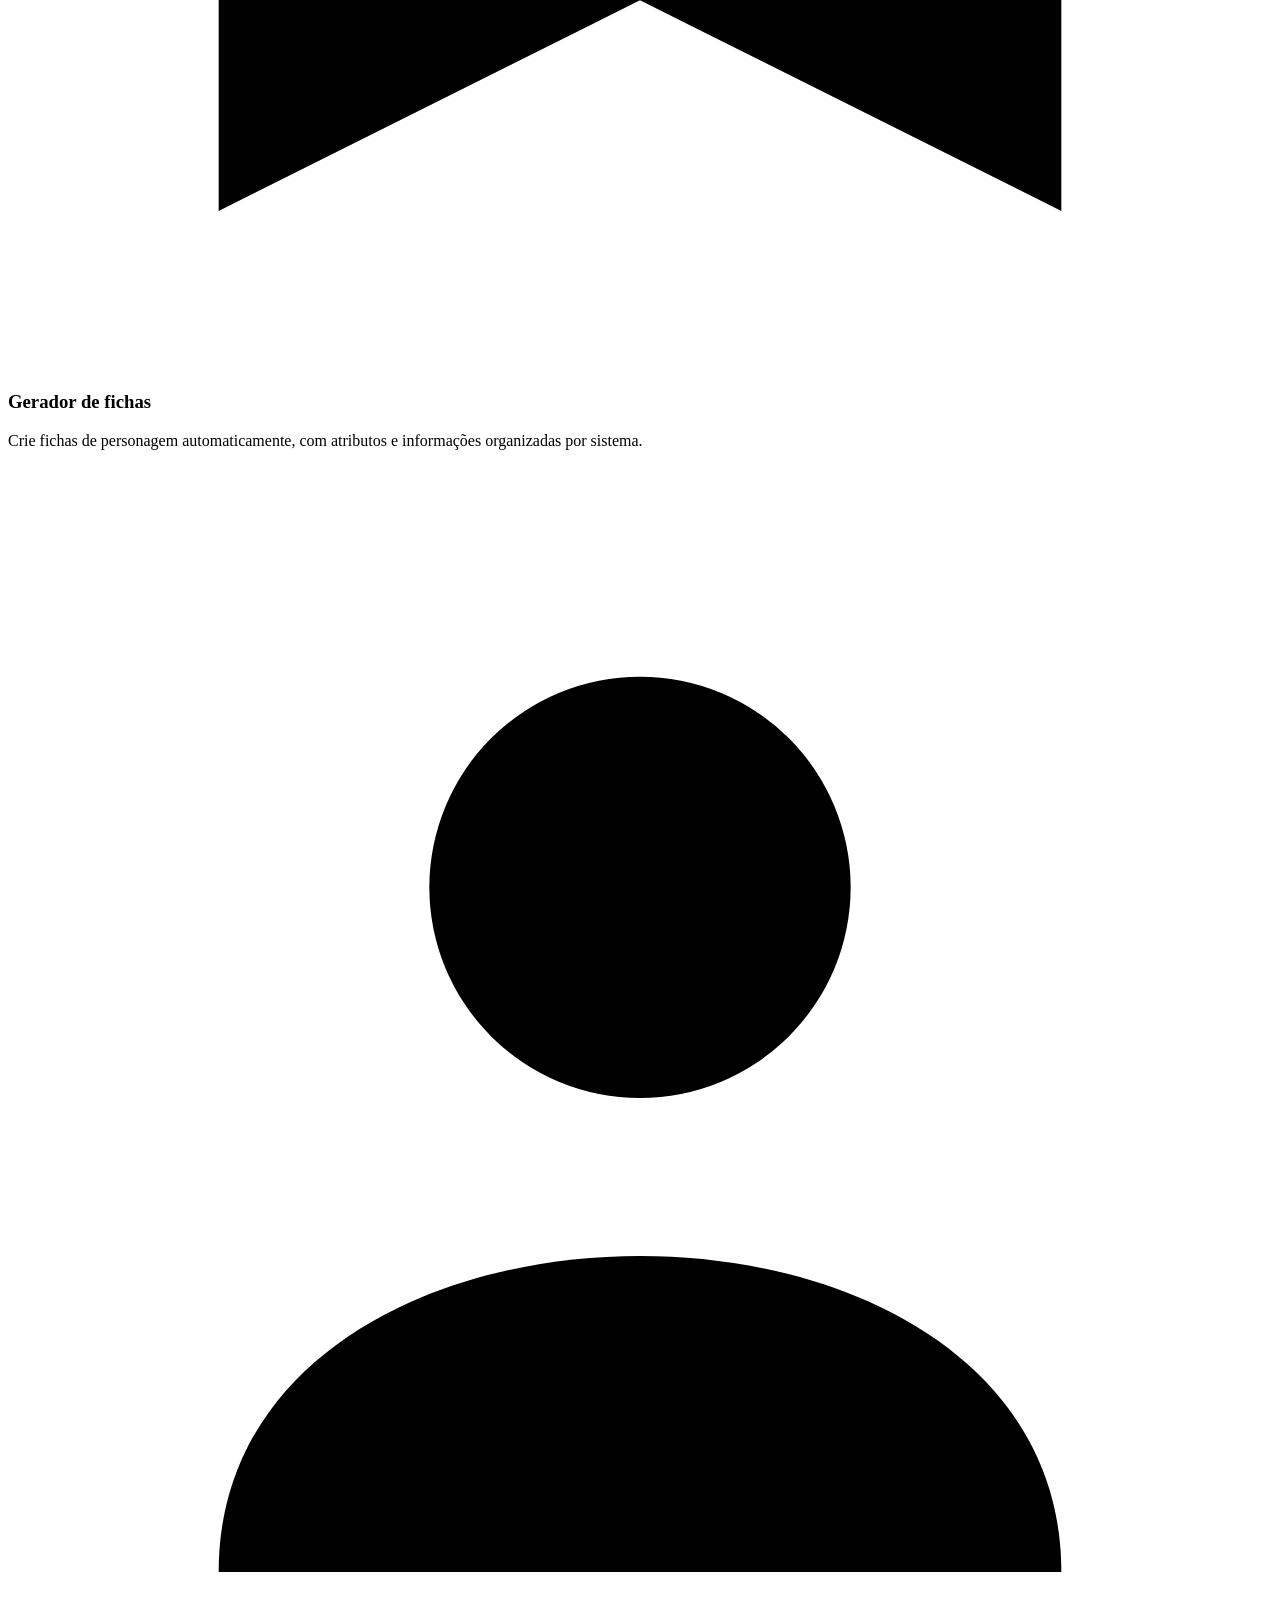
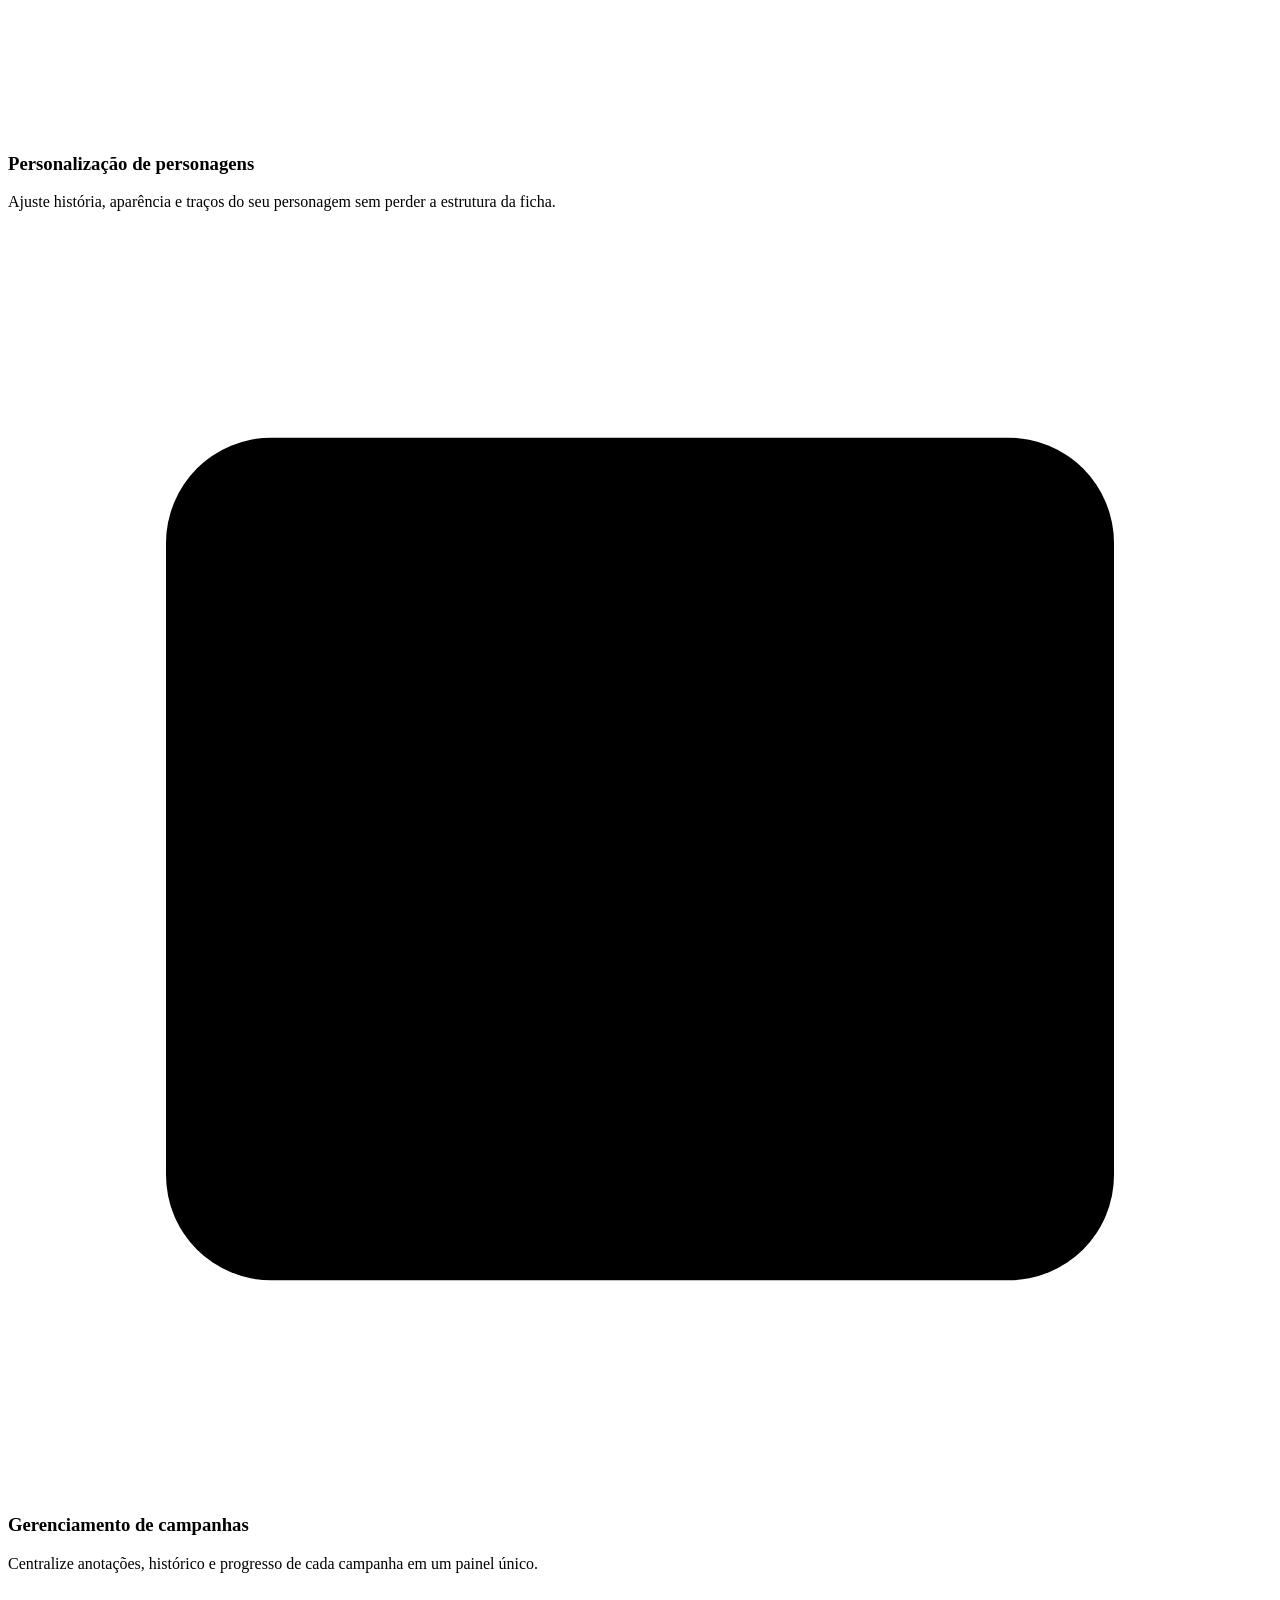
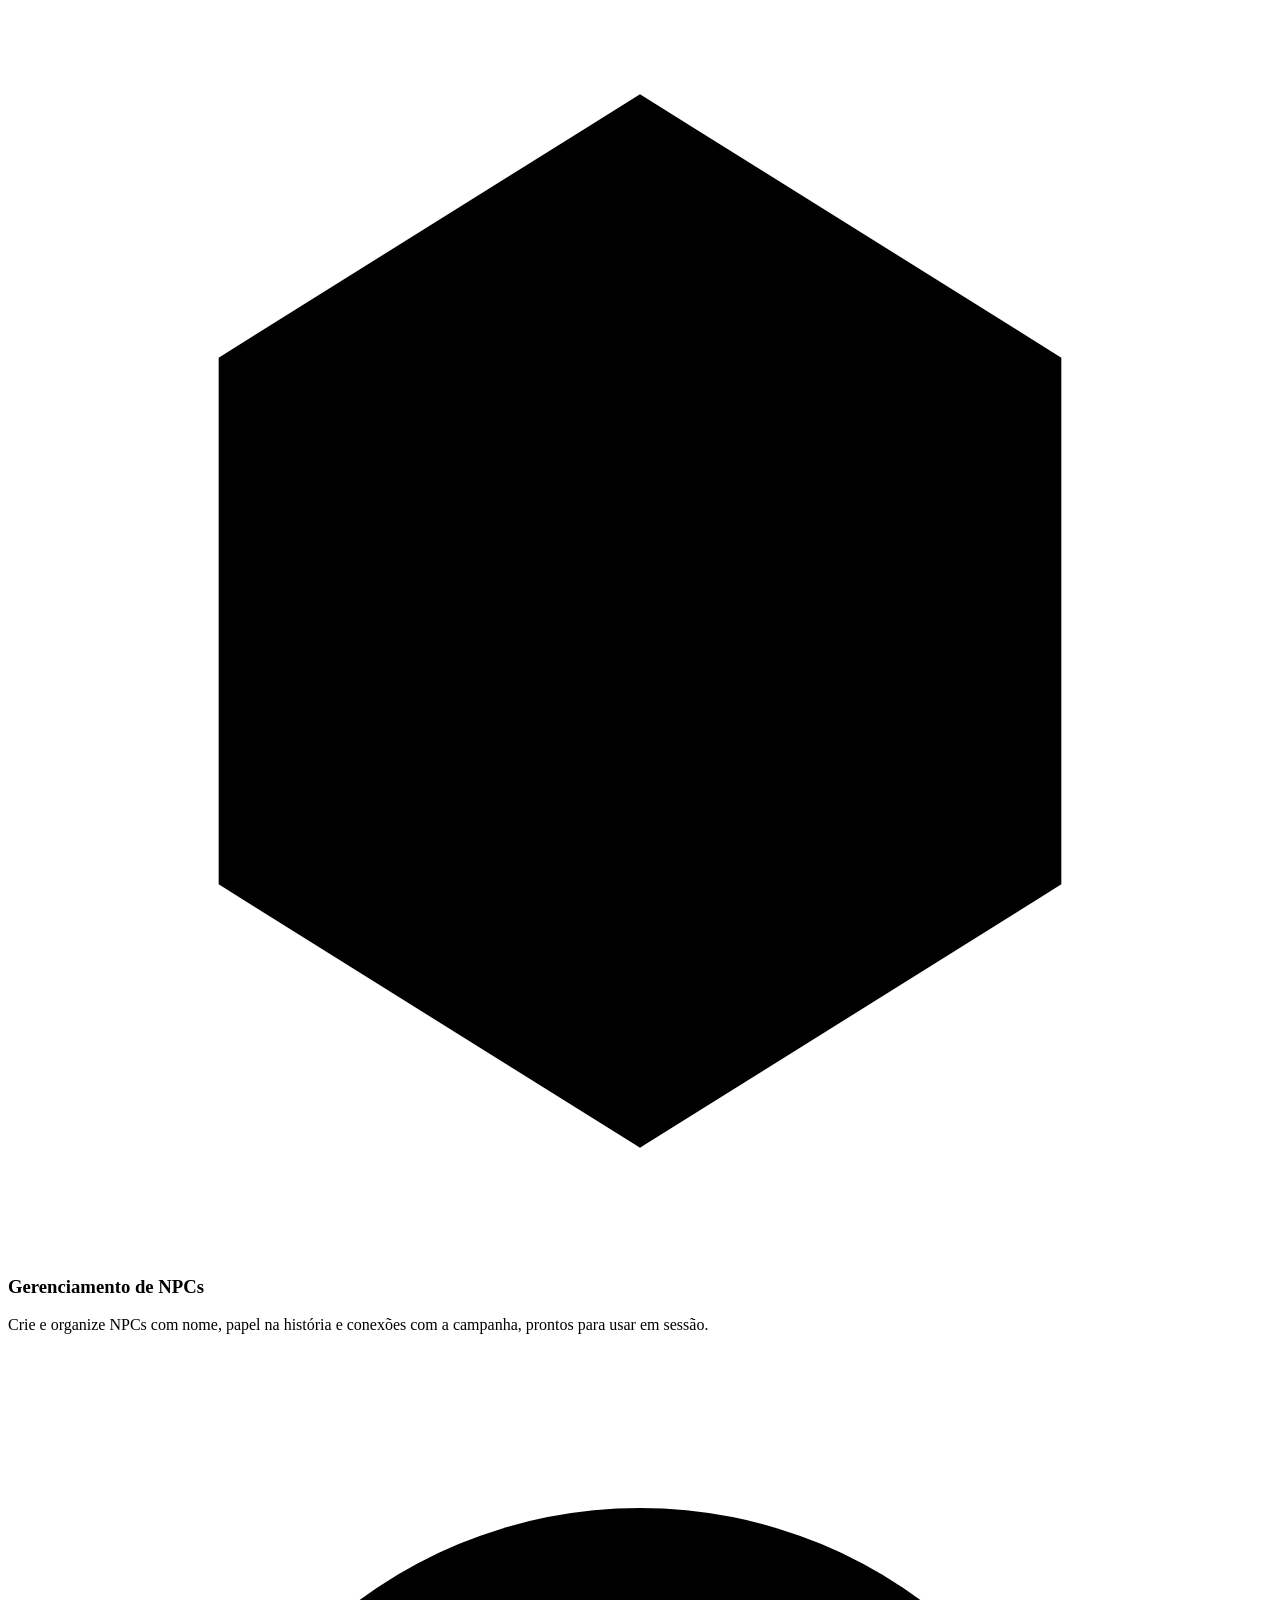
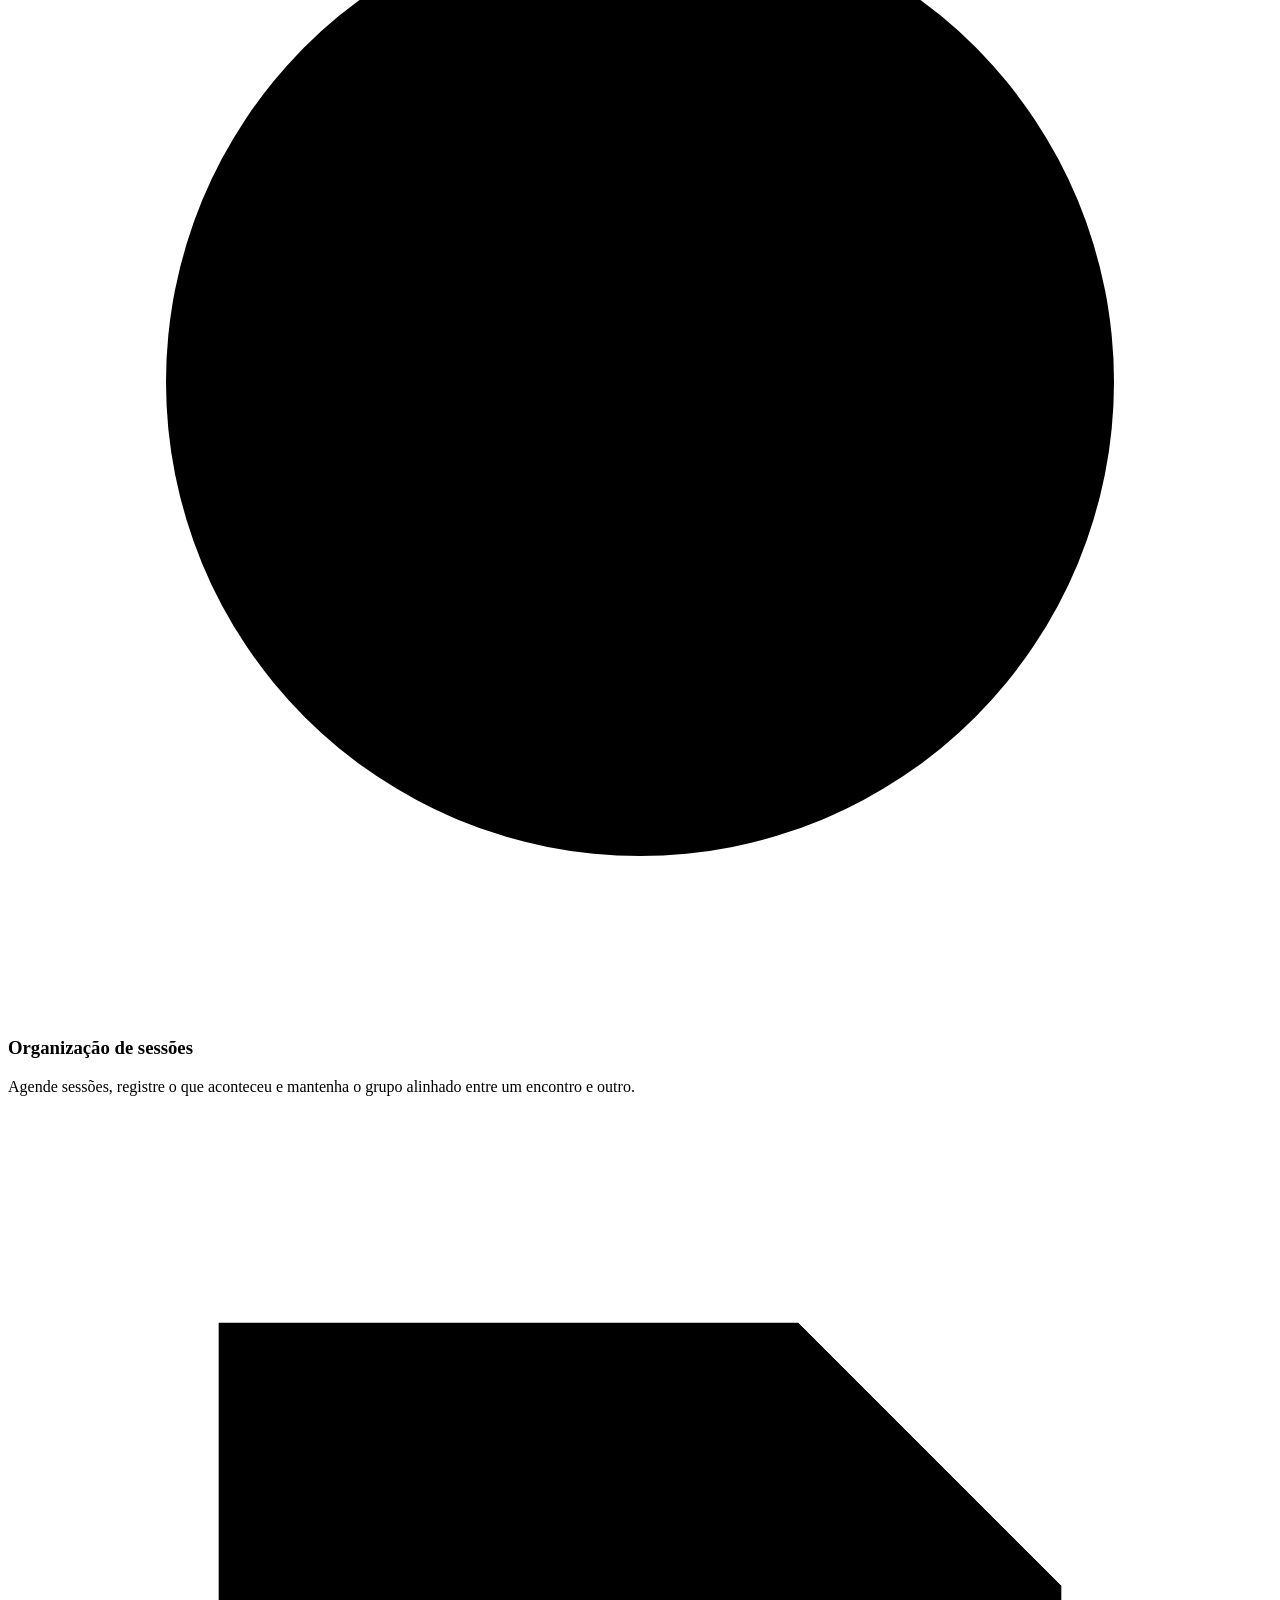
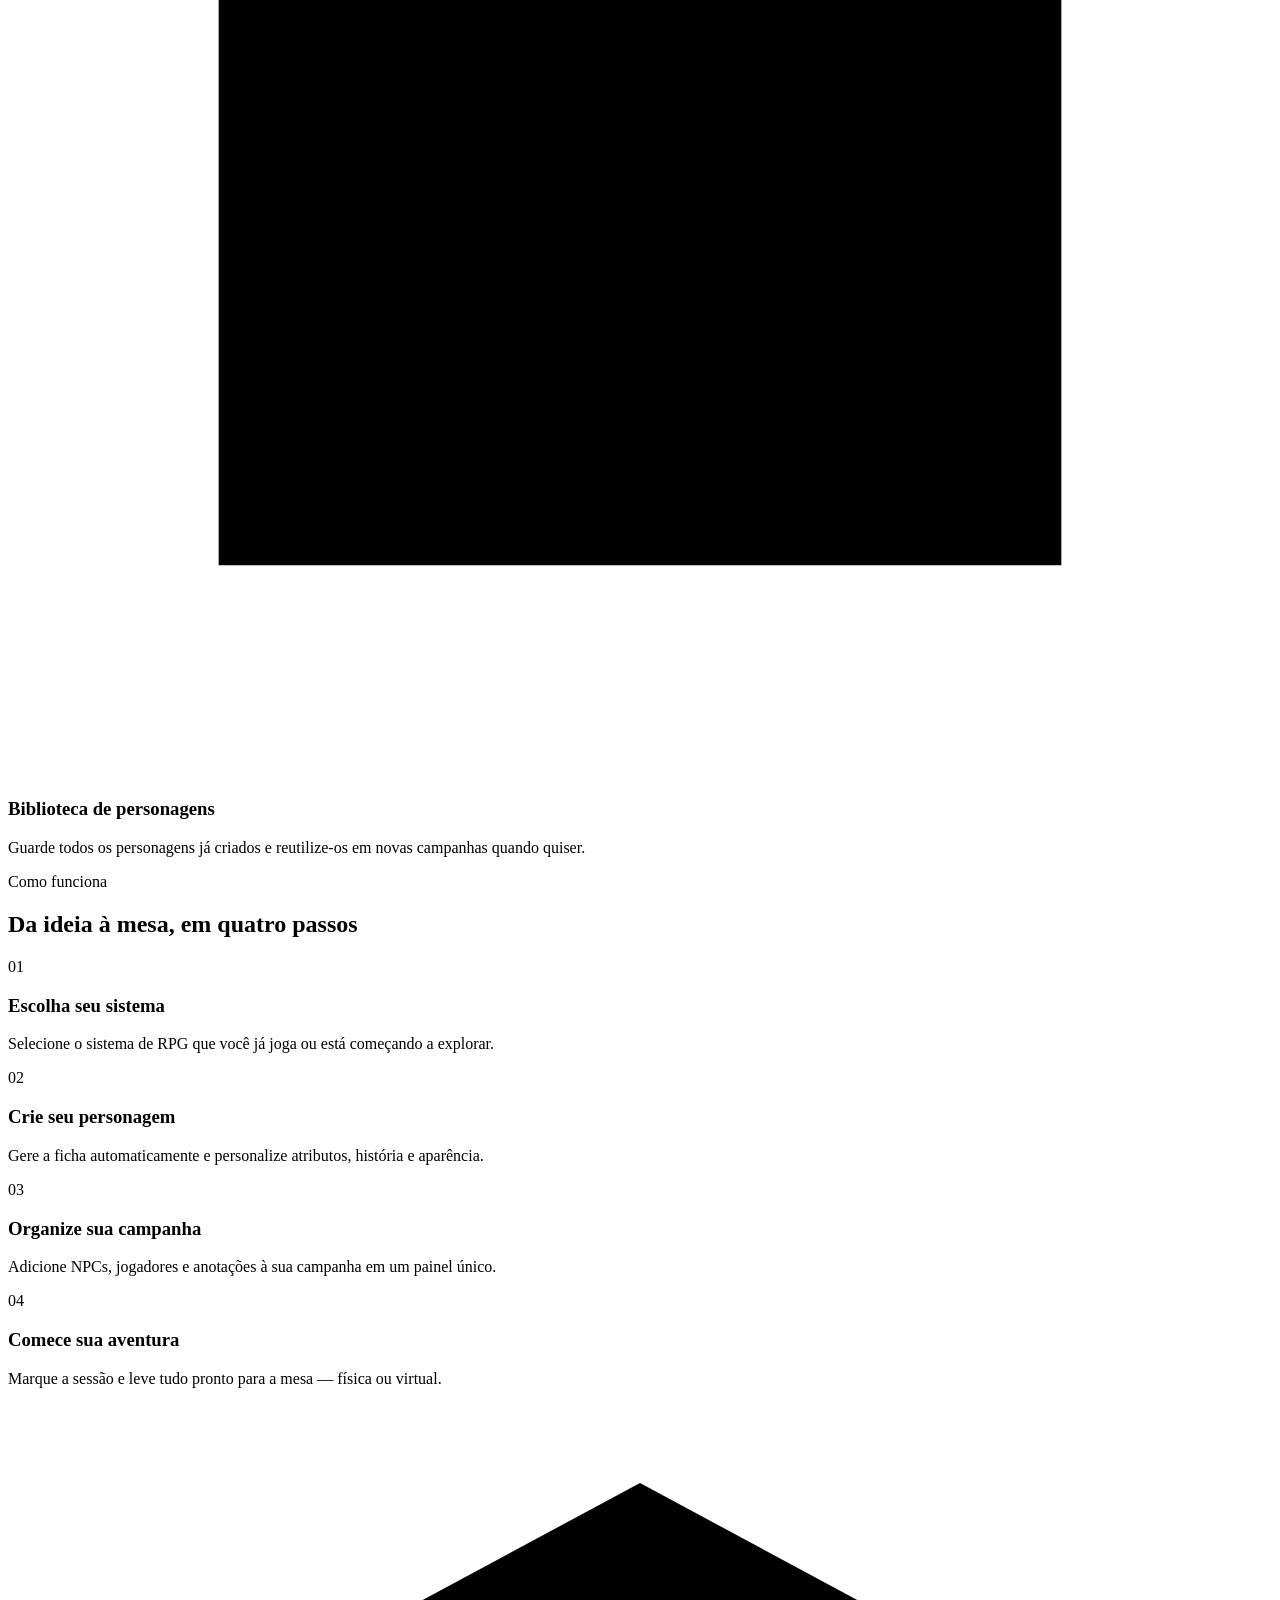
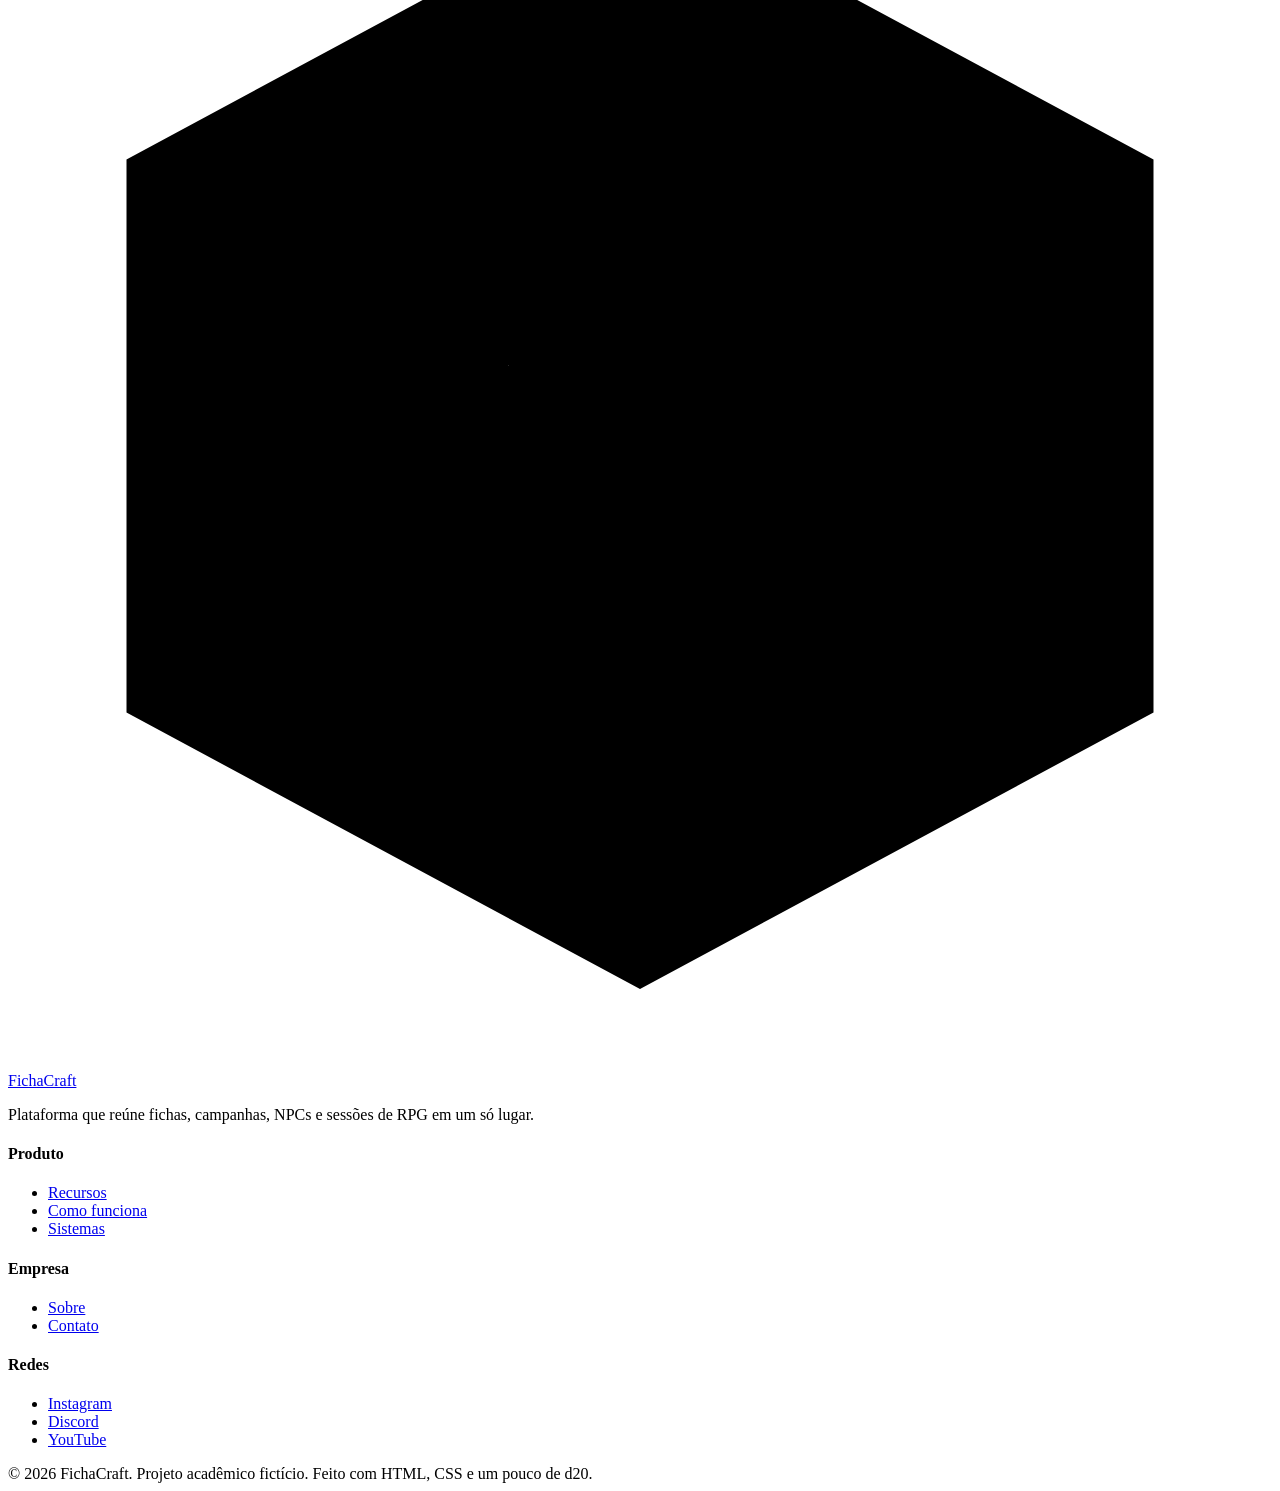
==== commit 074792c7: "Integração do "sobre"" ====
--- a/index.html
+++ b/index.html
@@ -79,6 +79,20 @@
   </section>
 <main>
  <!--Coloca a 2 aqui-->
+<section class="sobre-content">
+    <h2 class="sobre-title">
+        Bem-vindo ao FichaCraft, o seu forjador definitivo de heróis e lendas para RPG!
+    </h2>
+        
+    <p class="sobre-text">
+        Seja você um guerreiro destemido pronto para o combate, um mago místico em busca de segredos arcanos ou um mestre moldando novos mundos, o FichaCraft simplifica a parte burocrática para você focar no que realmente importa: a sua história. Com ferramentas intuitivas, customização completa e suporte para os sistemas mais populares do mercado, criar e gerenciar seus personagens nunca foi tão rápido e prático.
+    </p>
+        
+    <p class="impact-text">
+        Escolha sua classe, distribua seus atributos e prepare-se para rolar os dados!
+    </p>        
+</section>
+    
  <section class="recursos" id="recursos">
     <div class="container">
       <div class="section-head">
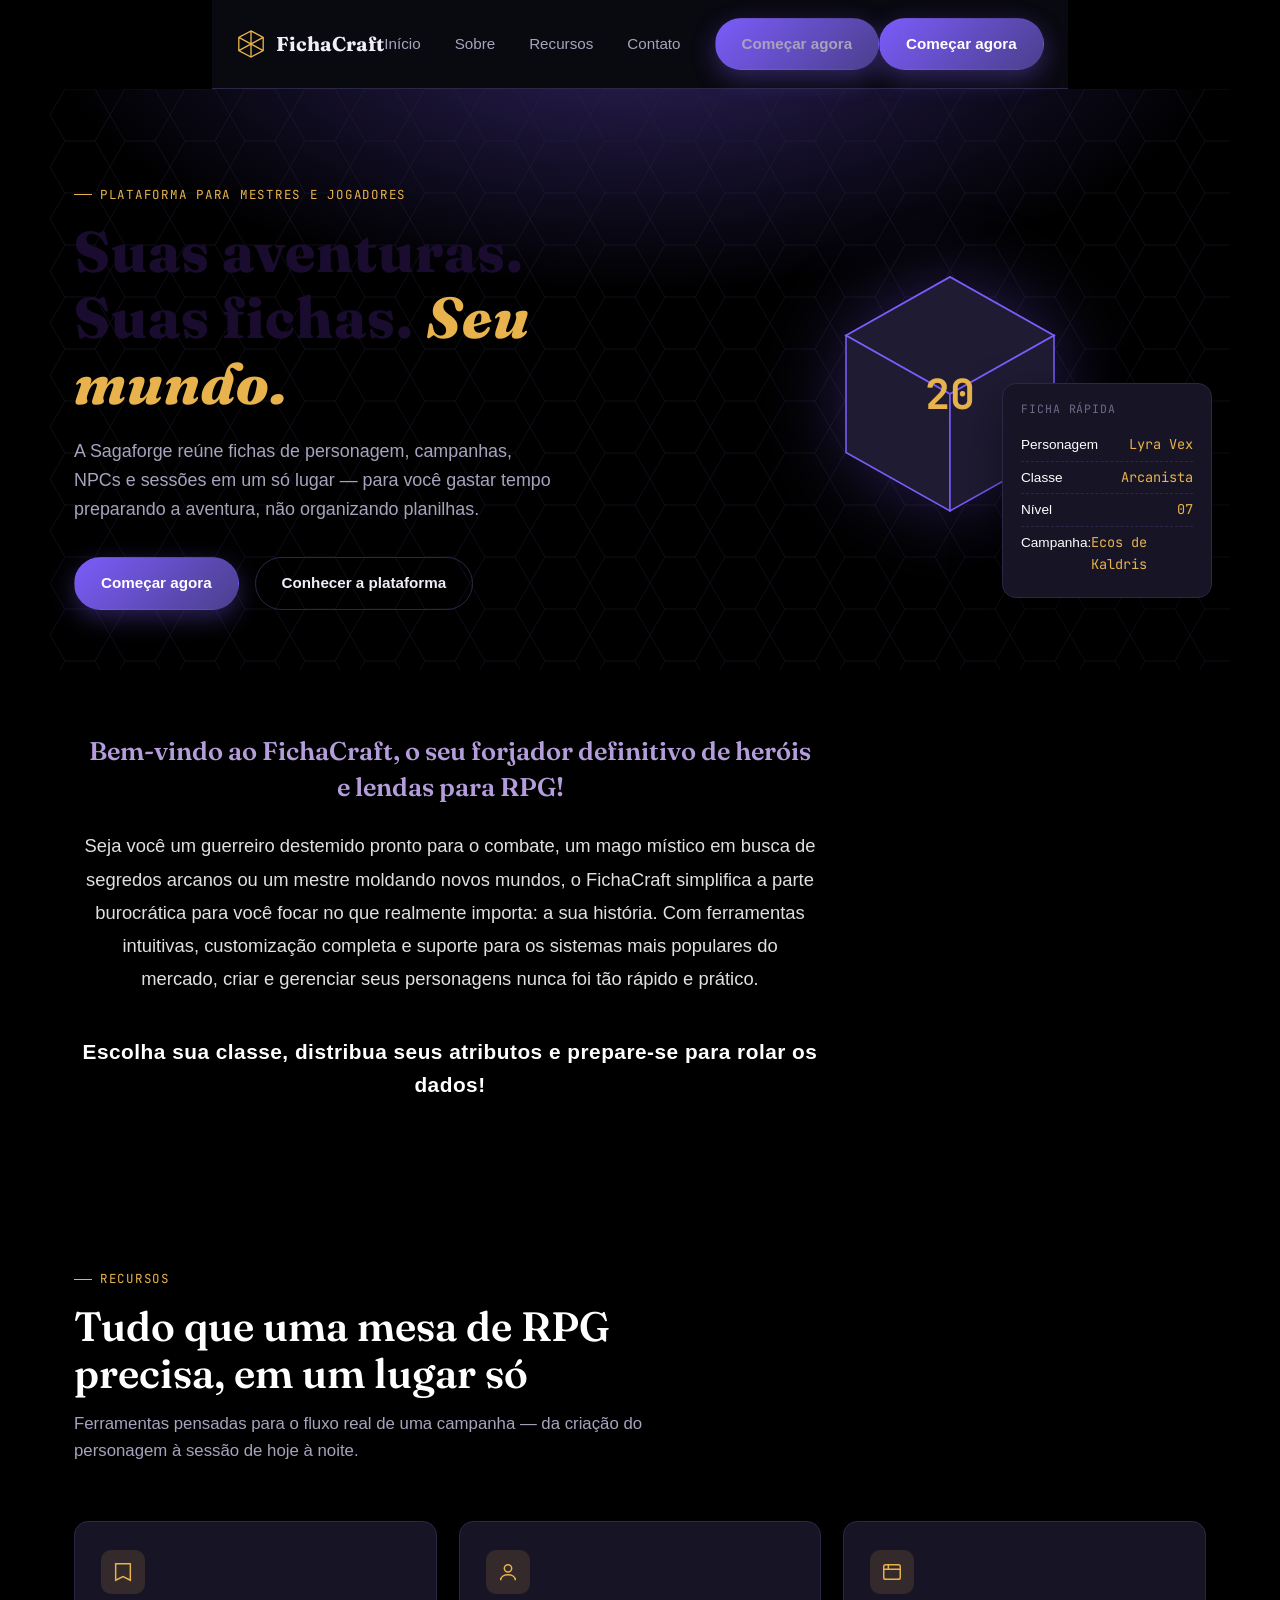
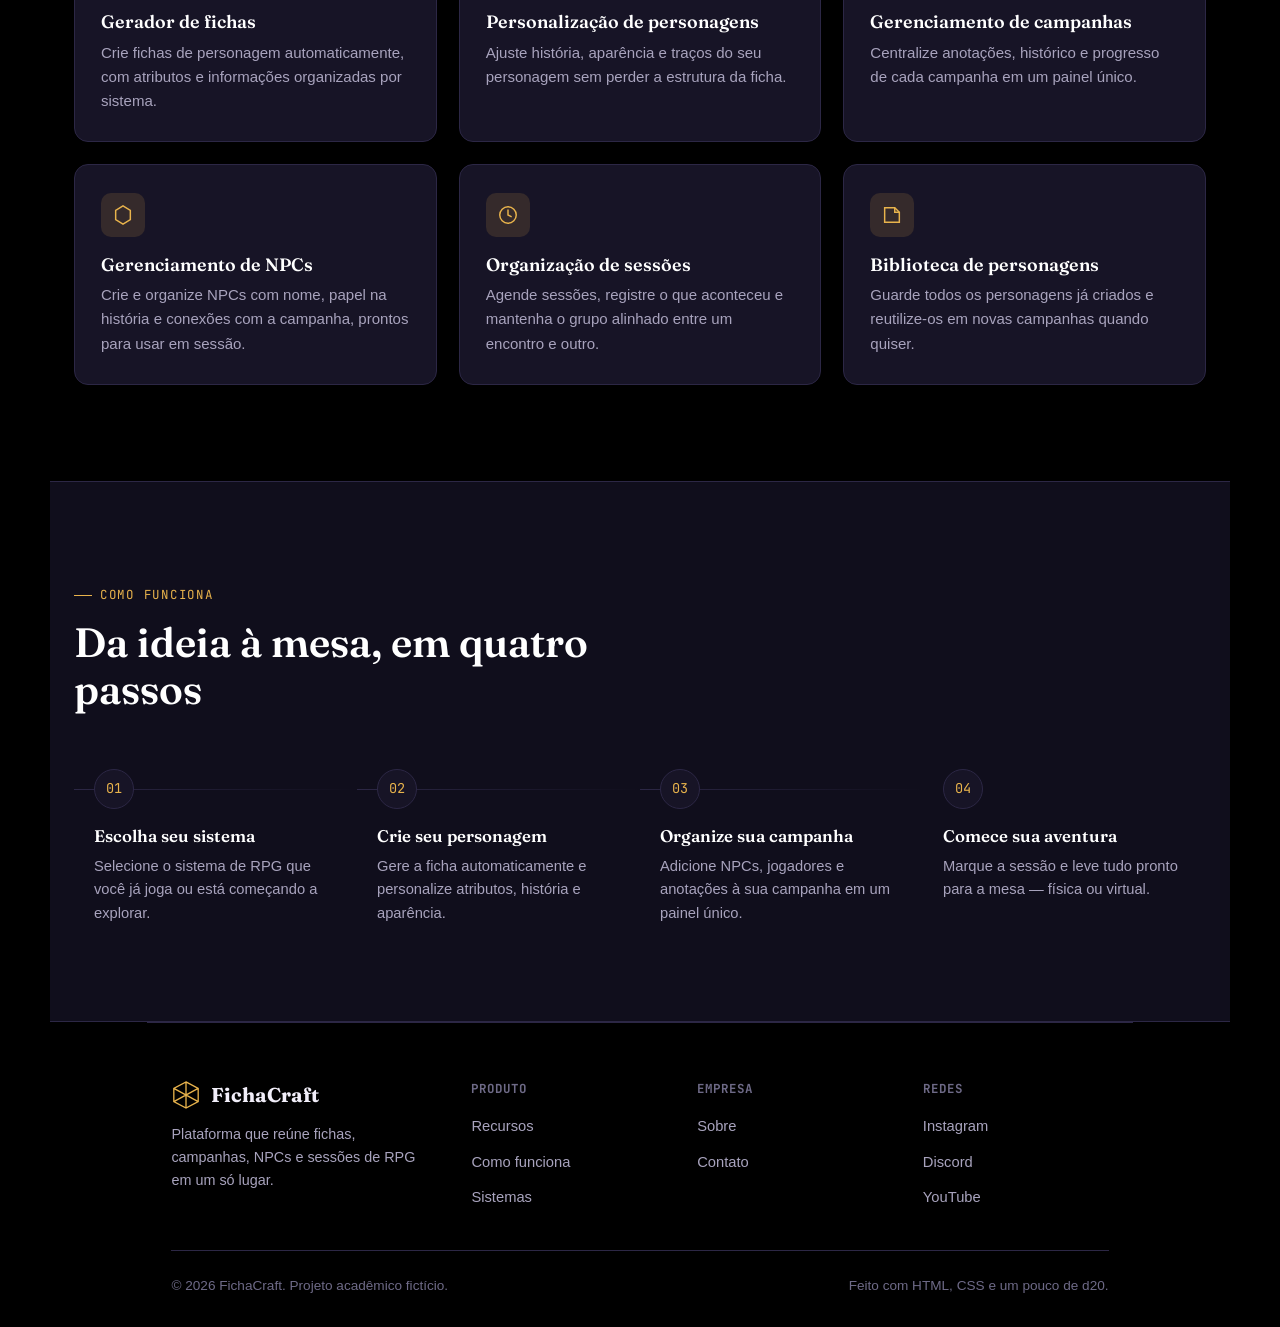
==== commit 67b253aa: "Adição do Introdução..." ====
--- a/index.html
+++ b/index.html
@@ -78,21 +78,19 @@
     </div>
   </section>
 <main>
- <!--Coloca a 2 aqui-->
-<section class="sobre-content">
-    <h2 class="sobre-title">
-        Bem-vindo ao FichaCraft, o seu forjador definitivo de heróis e lendas para RPG!
-    </h2>
-        
-    <p class="sobre-text">
-        Seja você um guerreiro destemido pronto para o combate, um mago místico em busca de segredos arcanos ou um mestre moldando novos mundos, o FichaCraft simplifica a parte burocrática para você focar no que realmente importa: a sua história. Com ferramentas intuitivas, customização completa e suporte para os sistemas mais populares do mercado, criar e gerenciar seus personagens nunca foi tão rápido e prático.
-    </p>
-        
-    <p class="impact-text">
-        Escolha sua classe, distribua seus atributos e prepare-se para rolar os dados!
-    </p>        
-</section>
-    
+    <section class="sobre-content">
+        <h2 class="sobre-title">
+            Bem-vindo ao FichaCraft, o seu forjador definitivo de heróis e lendas para RPG!
+        </h2>
+
+        <p class="sobre-text">
+            Seja você um guerreiro destemido pronto para o combate, um mago místico em busca de segredos arcanos ou um mestre moldando novos mundos, o FichaCraft simplifica a parte burocrática para você focar no que realmente importa: a sua história. Com ferramentas intuitivas, customização completa e suporte para os sistemas mais populares do mercado, criar e gerenciar seus personagens nunca foi tão rápido e prático.
+        </p>
+
+        <p class="impact-text">
+            Escolha sua classe, distribua seus atributos e prepare-se para rolar os dados!
+        </p>        
+    </section>
  <section class="recursos" id="recursos">
     <div class="container">
       <div class="section-head">
@@ -174,6 +172,7 @@
     </div>
   </section>
 
+  
  </main>
 </body>
 <footer>
--- a/style.css
+++ b/style.css
@@ -0,0 +1,575 @@
+*{
+    margin: 0;
+    padding: 0;
+   
+}
+
+  :root{
+    --bg: #0B0B14;
+    --bg-alt: #100E1C;
+    --surface: #171426;
+    --surface-2: #1F1B33;
+    --border: #2C2745;
+    --primary: #7B5CFA;
+    --primary-dark: #4B3F8C;
+    --primary-glow: rgba(123, 92, 250, 0.35);
+    --gold: #E8B34C;
+    --gold-soft: rgba(232, 179, 76, 0.14);
+    --text: #F1EEF9;
+    --text-muted: #A8A3BD;
+    --text-dim: #6E6A87;
+ 
+    --font-display: 'Fraunces', serif;
+    --font-body: 'Inter', sans-serif;
+    --font-mono: 'JetBrains Mono', monospace;
+ 
+    --max-w: 1180px;
+    --radius: 14px;
+    --radius-sm: 8px;
+  }
+ 
+  *{ box-sizing: border-box; margin: 0; padding: 0; }
+ 
+  html{ scroll-behavior: smooth; }
+ 
+  @media (prefers-reduced-motion: reduce){
+    html{ scroll-behavior: auto; }
+    *{ animation-duration: 0.001ms !important; animation-iteration-count: 1 !important; transition-duration: 0.001ms !important; }
+  }
+ 
+  body{
+    background: var(--bg);
+    color: var(--text);
+    font-family: var(--font-body);
+    line-height: 1.6;
+    -webkit-font-smoothing: antialiased;
+  }
+ 
+  img, svg{ display:block; max-width: 100%; }
+ 
+  a{ color: inherit; text-decoration: none; }
+ 
+  ul{ list-style: none; }
+ 
+  h1, h2, h3{ font-family: var(--font-display); font-weight: 600; line-height: 1.15; }
+ 
+  .container{
+    max-width: var(--max-w);
+    margin: 0 auto;
+    padding: 0 24px;
+  }
+ 
+  .eyebrow{
+    font-family: var(--font-mono);
+    font-size: 0.78rem;
+    letter-spacing: 0.14em;
+    text-transform: uppercase;
+    color: var(--gold);
+    display: inline-flex;
+    align-items: center;
+    gap: 8px;
+    margin-bottom: 14px;
+  }
+  .eyebrow::before{
+    content: "";
+    width: 18px; height: 1px;
+    background: var(--gold);
+    display: inline-block;
+  }
+ 
+  section{ padding: 96px 0; position: relative; }
+ 
+  .section-head{
+    max-width: 620px;
+    margin-bottom: 56px;
+  }
+  .section-head h2{ font-size: clamp(1.8rem, 3.2vw, 2.6rem); margin-bottom: 14px; }
+  .section-head p{ color: var(--text-muted); font-size: 1.05rem; }
+ 
+  :focus-visible{
+    outline: 2px solid var(--gold);
+    outline-offset: 3px;
+    border-radius: 4px;
+  }
+ 
+  
+  .btn{
+    display: inline-flex;
+    align-items: center;
+    justify-content: center;
+    gap: 8px;
+    padding: 13px 26px;
+    border-radius: 999px;
+    font-weight: 600;
+    font-size: 0.95rem;
+    border: 1px solid transparent;
+    cursor: pointer;
+    transition: transform 0.15s ease, box-shadow 0.15s ease, background 0.15s ease, border-color 0.15s ease;
+  }
+  .btn:hover{ transform: translateY(-2px); }
+ 
+  .btn-primary{
+    background: linear-gradient(135deg, var(--primary), var(--primary-dark));
+    color: #fff;
+    box-shadow: 0 8px 24px var(--primary-glow);
+  }
+  .btn-primary:hover{ box-shadow: 0 10px 30px var(--primary-glow); }
+ 
+  .btn-ghost{
+    background: transparent;
+    border-color: var(--border);
+    color: var(--text);
+  }
+  .btn-ghost:hover{ border-color: var(--primary); background: rgba(123,92,250,0.08); }
+ 
+  .btn-gold{
+    background: var(--gold);
+    color: #1a1406;
+  }
+  .btn-gold:hover{ box-shadow: 0 10px 26px rgba(232,179,76,0.35); }
+ 
+  
+  header.site-header{
+    position: sticky;
+    top: 0;
+    z-index: 100;
+    background: rgba(11, 11, 20, 0.82);
+    backdrop-filter: blur(10px);
+    border-bottom: 1px solid var(--border);
+  }
+  .nav{
+    display: flex;
+    align-items: center;
+    justify-content: space-between;
+    padding: 18px 24px;
+    max-width: var(--max-w);
+    margin: 0 auto;
+  }
+  .logo{
+    display: flex;
+    align-items: center;
+    gap: 10px;
+    font-family: var(--font-display);
+    font-weight: 700;
+    font-size: 1.25rem;
+    color: var(--text);
+  }
+  .logo .mark{ width: 30px; height: 30px; }
+  .logo .mark path{ fill: none; stroke: var(--gold); stroke-width: 1.4; }
+ 
+  .nav-links{
+    display: flex;
+    align-items: center;
+    gap: 34px;
+  }
+  .nav-links a{
+    font-size: 0.95rem;
+    color: var(--text-muted);
+    transition: color 0.15s ease;
+    position: relative;
+  }
+  .nav-links a:hover{ color: var(--text); }
+ 
+  .nav-actions{ display: flex; align-items: center; gap: 18px; }
+ 
+  .nav-toggle{
+    display: none;
+    background: none;
+    border: 1px solid var(--border);
+    border-radius: var(--radius-sm);
+    width: 42px; height: 38px;
+    cursor: pointer;
+    flex-direction: column;
+    align-items: center;
+    justify-content: center;
+    gap: 5px;
+  }
+  .nav-toggle span{ width: 18px; height: 2px; background: var(--text); display:block; }
+ 
+  @media (max-width: 860px){
+    .nav-links{
+      position: absolute;
+      top: 100%; left: 0; right: 0;
+      flex-direction: column;
+      align-items: flex-start;
+      background: var(--bg-alt);
+      border-bottom: 1px solid var(--border);
+      padding: 20px 24px 28px;
+      gap: 18px;
+      display: none;
+    }
+    .nav-links.open{ display: flex; }
+    .nav-toggle{ display: flex; }
+    .nav-cta{ display: none; }
+    .nav-links.open .nav-cta-mobile{ display: inline-flex; margin-top: 6px; }
+  }
+ 
+  
+  .hero{
+    padding: 88px 0 60px;
+    position: relative;
+    overflow: hidden;
+  }
+  .hero::before{
+    content: "";
+    position: absolute;
+    inset: -10% -10% auto -10%;
+    height: 620px;
+    background: radial-gradient(60% 60% at 50% 0%, var(--primary-glow), transparent 70%);
+    z-index: 0;
+    pointer-events: none;
+  }
+  .hex-field{
+    position: absolute;
+    inset: 0;
+    opacity: 0.35;
+    z-index: 0;
+    pointer-events: none;
+  }
+  .hero-inner{
+    position: relative;
+    z-index: 1;
+    display: grid;
+    grid-template-columns: 1.05fr 0.95fr;
+    gap: 56px;
+    align-items: center;
+  }
+  .hero h1{
+    font-size: clamp(2.4rem, 5vw, 3.6rem);
+    margin-bottom: 20px;
+  }
+  .hero h1 em{
+    font-style: italic;
+    color: var(--gold);
+  }
+  .hero p.lead{
+    font-size: 1.12rem;
+    color: var(--text-muted);
+    max-width: 480px;
+    margin-bottom: 34px;
+  }
+  .hero-actions{ display: flex; gap: 16px; flex-wrap: wrap; }
+ 
+  .hero-visual{
+    position: relative;
+    display: flex;
+    align-items: center;
+    justify-content: center;
+    min-height: 420px;
+  }
+  .die-wrap{
+    position: relative;
+    width: 260px; height: 260px;
+    animation: spin-slow 18s linear infinite;
+  }
+  @keyframes spin-slow{
+    from{ transform: rotate(0deg); }
+    to{ transform: rotate(360deg); }
+  }
+  .die-wrap svg{ width: 100%; height: 100%; filter: drop-shadow(0 0 40px var(--primary-glow)); }
+  .die-wrap path{ fill: var(--surface-2); stroke: var(--primary); stroke-width: 1.2; }
+  .die-wrap path.face-highlight{ fill: rgba(123,92,250,0.25); }
+  .die-number{
+    position: absolute;
+    top: 50%; left: 50%;
+    transform: translate(-50%, -50%);
+    font-family: var(--font-mono);
+    font-size: 2.6rem;
+    font-weight: 700;
+    color: var(--gold);
+  }
+ 
+  .sheet-card{
+    position: absolute;
+    bottom: 6px; right: -6px;
+    width: 210px;
+    background: var(--surface);
+    border: 1px solid var(--border);
+    border-radius: var(--radius);
+    padding: 16px 18px;
+    box-shadow: 0 20px 50px rgba(0,0,0,0.45);
+  }
+  .sheet-card .sc-title{ font-family: var(--font-mono); font-size: 0.72rem; color: var(--text-dim); letter-spacing: 0.08em; text-transform: uppercase; margin-bottom: 10px; }
+  .sheet-row{ display: flex; justify-content: space-between; font-size: 0.85rem; padding: 5px 0; border-bottom: 1px dashed var(--border); }
+  .sheet-row:last-child{ border-bottom: none; }
+  .sheet-row span:last-child{ font-family: var(--font-mono); color: var(--gold); }
+ 
+  @media (max-width: 900px){
+    .hero-inner{ grid-template-columns: 1fr; }
+    .hero-visual{ min-height: 320px; }
+    .sheet-card{ display: none; }
+  }
+ 
+  
+  .sobre{ background: var(--bg-alt); border-top: 1px solid var(--border); border-bottom: 1px solid var(--border); }
+  .sobre-grid{
+    display: grid;
+    grid-template-columns: 1fr 1fr;
+    gap: 64px;
+    align-items: start;
+  }
+  .sobre-text p{ color: var(--text-muted); margin-bottom: 16px; font-size: 1.02rem; }
+  .sobre-quote{
+    margin-top: 22px;
+    padding: 18px 20px;
+    border-left: 3px solid var(--gold);
+    background: var(--gold-soft);
+    border-radius: 0 var(--radius-sm) var(--radius-sm) 0;
+    font-family: var(--font-display);
+    font-style: italic;
+    font-size: 1.05rem;
+    color: var(--text);
+  }
+  .mvv{ display: flex; flex-direction: column; gap: 18px; }
+  .mvv-card{
+    background: var(--surface);
+    border: 1px solid var(--border);
+    border-radius: var(--radius);
+    padding: 22px 24px;
+  }
+  .mvv-card h3{ font-size: 1.05rem; color: var(--gold); margin-bottom: 8px; font-family: var(--font-mono); text-transform: uppercase; letter-spacing: 0.05em; font-weight: 600;}
+  .mvv-card p{ color: var(--text-muted); font-size: 0.95rem; }
+ 
+  @media (max-width: 860px){
+    .sobre-grid{ grid-template-columns: 1fr; gap: 40px; }
+  }
+ 
+
+  .cards-grid{
+    display: grid;
+    grid-template-columns: repeat(3, 1fr);
+    gap: 22px;
+  }
+  .feature-card{
+    background: var(--surface);
+    border: 1px solid var(--border);
+    border-radius: var(--radius);
+    padding: 28px 26px;
+    transition: border-color 0.2s ease, transform 0.2s ease;
+  }
+  .feature-card:hover{ border-color: var(--primary); transform: translateY(-4px); }
+  .feature-icon{
+    width: 44px; height: 44px;
+    border-radius: 10px;
+    background: var(--gold-soft);
+    display: flex; align-items: center; justify-content: center;
+    margin-bottom: 18px;
+  }
+  .feature-icon svg{ width: 22px; height: 22px; stroke: var(--gold); fill: none; stroke-width: 1.6; }
+  .feature-card h3{ font-size: 1.12rem; margin-bottom: 8px; }
+  .feature-card p{ color: var(--text-muted); font-size: 0.94rem; }
+ 
+  @media (max-width: 900px){ .cards-grid{ grid-template-columns: 1fr 1fr; } }
+  @media (max-width: 600px){ .cards-grid{ grid-template-columns: 1fr; } }
+ 
+
+  .como-funciona{ background: var(--bg-alt); border-top: 1px solid var(--border); border-bottom: 1px solid var(--border); }
+  .steps{
+    display: grid;
+    grid-template-columns: repeat(4, 1fr);
+    gap: 0;
+    counter-reset: step;
+    position: relative;
+  }
+  .step{
+    padding: 0 20px;
+    position: relative;
+  }
+  .step:not(:last-child)::after{
+    content: "";
+    position: absolute;
+    top: 20px; right: -0px;
+    width: 100%;
+    height: 1px;
+    background: linear-gradient(90deg, var(--border), transparent);
+    display: none;
+  }
+  @media (min-width: 861px){
+    .step:not(:last-child)::after{ display: block; }
+  }
+  .step-num{
+    font-family: var(--font-mono);
+    font-size: 0.85rem;
+    color: var(--gold);
+    border: 1px solid var(--border);
+    width: 40px; height: 40px;
+    border-radius: 50%;
+    display: flex; align-items: center; justify-content: center;
+    margin-bottom: 18px;
+    background: var(--surface);
+    position: relative;
+    z-index: 1;
+  }
+  .step h3{ font-size: 1.05rem; margin-bottom: 8px; }
+  .step p{ color: var(--text-muted); font-size: 0.92rem; }
+ 
+  @media (max-width: 860px){
+    .steps{ grid-template-columns: 1fr 1fr; gap: 32px 20px; }
+  }
+  @media (max-width: 540px){
+    .steps{ grid-template-columns: 1fr; gap: 28px; }
+  }
+ 
+ 
+  .sistemas-note{ color: var(--text-dim); font-size: 0.85rem; margin-top: 22px; font-family: var(--font-mono); }
+  .badges{ display: flex; flex-wrap: wrap; gap: 14px; }
+  .badge{
+    display: flex; align-items: center; gap: 10px;
+    background: var(--surface);
+    border: 1px solid var(--border);
+    padding: 14px 20px;
+    border-radius: 999px;
+    font-size: 0.95rem;
+  }
+  .badge .dot{ width: 8px; height: 8px; border-radius: 50%; background: var(--primary); }
+ 
+
+  .cta-final{
+    background: linear-gradient(135deg, var(--surface-2), var(--bg));
+    border-top: 1px solid var(--border);
+    border-bottom: 1px solid var(--border);
+    text-align: center;
+  }
+  .cta-final h2{ font-size: clamp(1.7rem, 3.4vw, 2.4rem); margin-bottom: 16px; }
+  .cta-final p{ color: var(--text-muted); max-width: 520px; margin: 0 auto 32px; }
+ 
+  
+  .contato-grid{
+    display: grid;
+    grid-template-columns: 0.9fr 1.1fr;
+    gap: 60px;
+  }
+  .contato-info h3{ font-size: 1.3rem; margin-bottom: 14px; }
+  .contato-info p{ color: var(--text-muted); margin-bottom: 24px; }
+  .contato-list{ display: flex; flex-direction: column; gap: 14px; }
+  .contato-list li{ display: flex; gap: 12px; align-items: flex-start; color: var(--text-muted); font-size: 0.95rem; }
+  .contato-list svg{ width: 18px; height: 18px; stroke: var(--gold); fill: none; stroke-width: 1.6; flex-shrink: 0; margin-top: 3px;}
+ 
+  form.contact-form{
+    background: var(--surface);
+    border: 1px solid var(--border);
+    border-radius: var(--radius);
+    padding: 32px;
+    display: grid;
+    gap: 18px;
+  }
+  .form-row{ display: grid; grid-template-columns: 1fr 1fr; gap: 18px; }
+  .field label{ display: block; font-size: 0.85rem; color: var(--text-muted); margin-bottom: 7px; }
+  .field input, .field textarea{
+    width: 100%;
+    background: var(--bg-alt);
+    border: 1px solid var(--border);
+    border-radius: var(--radius-sm);
+    padding: 12px 14px;
+    color: var(--text);
+    font-family: var(--font-body);
+    font-size: 0.95rem;
+  }
+  .field input:focus, .field textarea:focus{ border-color: var(--primary); outline: none; box-shadow: 0 0 0 3px rgba(123,92,250,0.18); }
+  .field textarea{ resize: vertical; min-height: 110px; }
+  .form-note{ font-size: 0.82rem; color: var(--text-dim); }
+  .form-success{
+    display: none;
+    background: var(--gold-soft);
+    border: 1px solid var(--gold);
+    color: var(--gold);
+    padding: 12px 16px;
+    border-radius: var(--radius-sm);
+    font-size: 0.9rem;
+  }
+  .form-success.show{ display: block; }
+ 
+  @media (max-width: 860px){
+    .contato-grid{ grid-template-columns: 1fr; gap: 36px; }
+    .form-row{ grid-template-columns: 1fr; }
+  }
+ 
+ 
+  footer{
+    padding: 56px 0 30px;
+    border-top: 1px solid var(--border);
+  }
+  .footer-top{
+    display: grid;
+    grid-template-columns: 1.4fr 1fr 1fr 1fr;
+    gap: 40px;
+    margin-bottom: 40px;
+  }
+  .footer-brand p{ color: var(--text-muted); font-size: 0.9rem; margin-top: 12px; max-width: 260px; }
+  .footer-col h4{ font-family: var(--font-mono); font-size: 0.78rem; text-transform: uppercase; letter-spacing: 0.08em; color: var(--text-dim); margin-bottom: 14px; }
+  .footer-col ul{ display: flex; flex-direction: column; gap: 10px; }
+  .footer-col a{ color: var(--text-muted); font-size: 0.92rem; transition: color 0.15s ease; }
+  .footer-col a:hover{ color: var(--gold); }
+  .footer-bottom{
+    display: flex;
+    justify-content: space-between;
+    align-items: center;
+    padding-top: 24px;
+    border-top: 1px solid var(--border);
+    color: var(--text-dim);
+    font-size: 0.85rem;
+    flex-wrap: wrap;
+    gap: 12px;
+  }
+ 
+  @media (max-width: 760px){
+    .footer-top{ grid-template-columns: 1fr 1fr; }
+  }
+  @media (max-width: 460px){
+    .footer-top{ grid-template-columns: 1fr; }
+  }
+
+   body {
+    background-color: #000000;
+    color: #ffffff;
+    font-family: 'Segoe UI', Tahoma, Geneva, Verdana, sans-serif;
+    min-height: 100vh;
+    display: grid;
+    grid-template-rows: auto 1fr;
+    justify-items: center;
+    }
+
+.header-container {
+    width: 100%;
+    background-color: #b39ddb;
+    padding: 2.5rem 1rem;
+    text-align: center;
+    box-shadow: 0 4px 20px rgba(179, 157, 219, 0.3);
+}
+
+h1 {
+    color: #1a0c2e;
+    font-size: 2.8rem;
+    font-weight: 800;
+    letter-spacing: 1px;
+}
+
+.sobre-content {
+    display: grid;
+    gap: 1.5rem;
+    align-content: center;
+    max-width: 800px;
+    padding: 4rem 2rem;
+    text-align: center;
+}
+
+.sobre-title {
+    font-size: 1.6rem;
+    color: #b39ddb;
+    font-weight: 600;
+    line-height: 1.4;
+}
+
+.sobre-text {
+    font-size: 1.15rem;
+    line-height: 1.8;
+    color: #e0e0e0;
+}
+
+.impact-text {
+    font-size: 1.3rem;
+    font-weight: 700;
+    color: #ffffff;
+    margin-top: 1rem;
+    letter-spacing: 0.5px;
+}
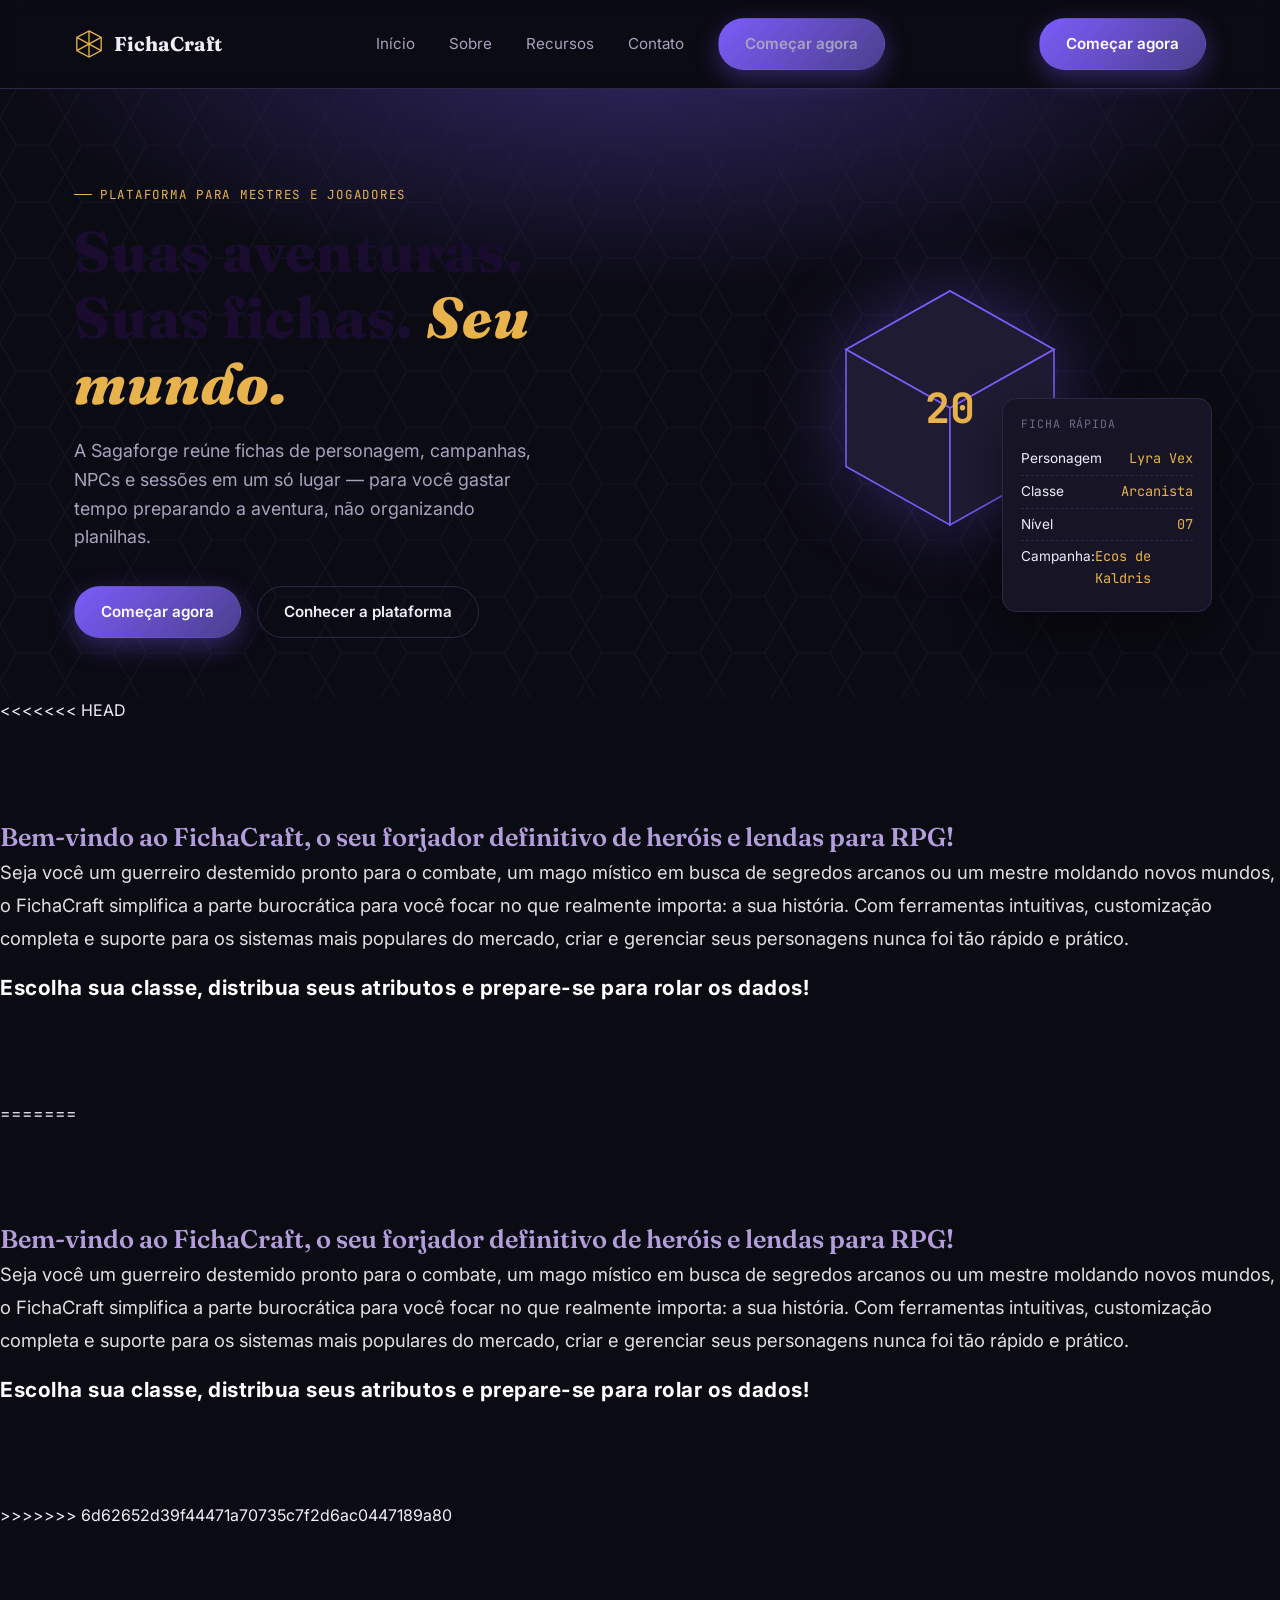
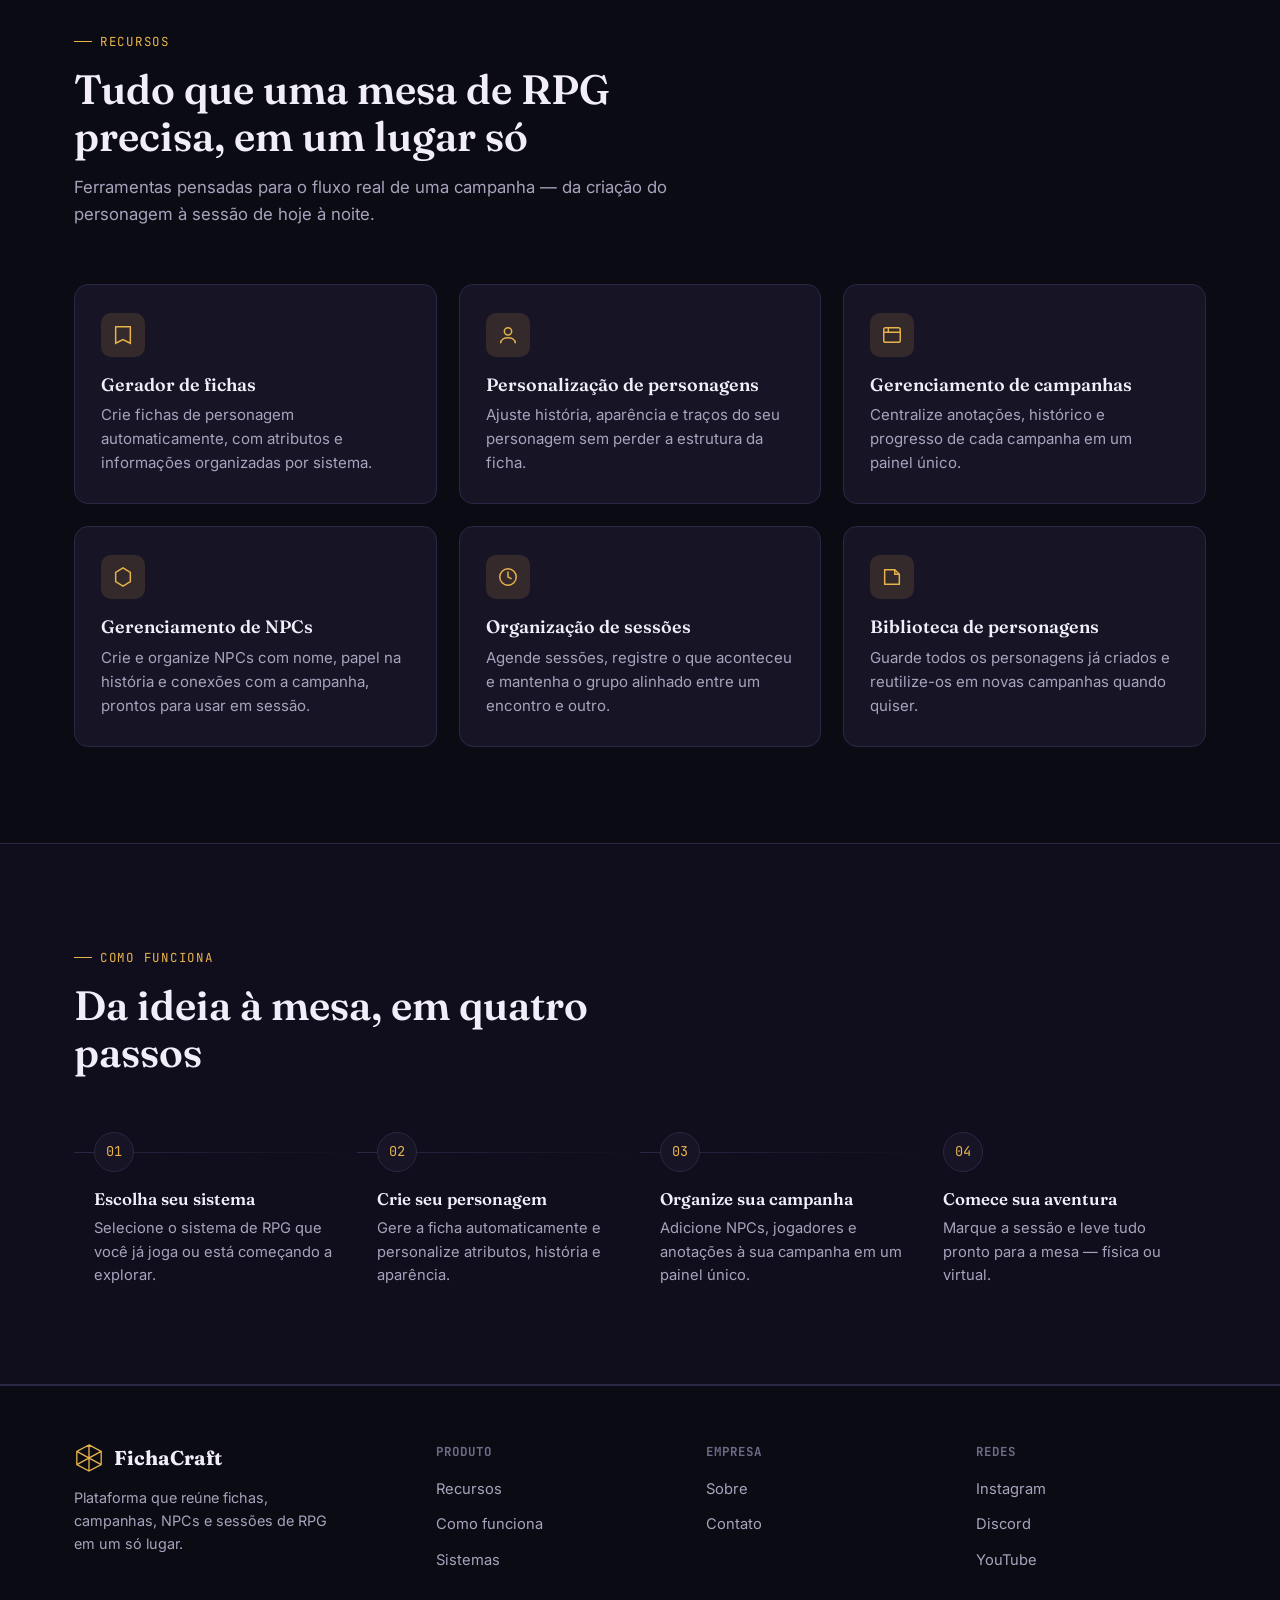
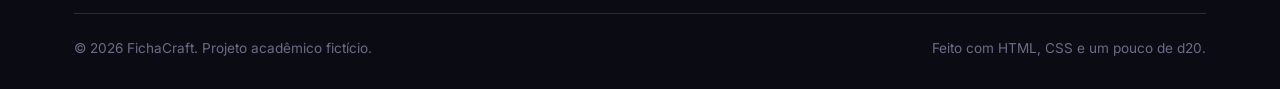
==== commit b69afd98: "Merge branch 'contato' of https://github.com/Pedro-Developers/Ficha_Craft into contato" ====
--- a/index.html
+++ b/index.html
@@ -78,6 +78,7 @@
     </div>
   </section>
 <main>
+<<<<<<< HEAD
     <section class="sobre-content">
         <h2 class="sobre-title">
             Bem-vindo ao FichaCraft, o seu forjador definitivo de heróis e lendas para RPG!
@@ -91,6 +92,23 @@
             Escolha sua classe, distribua seus atributos e prepare-se para rolar os dados!
         </p>        
     </section>
+=======
+ <!--Coloca a 2 aqui-->
+<section class="sobre-content">
+    <h2 class="sobre-title">
+        Bem-vindo ao FichaCraft, o seu forjador definitivo de heróis e lendas para RPG!
+    </h2>
+        
+    <p class="sobre-text">
+        Seja você um guerreiro destemido pronto para o combate, um mago místico em busca de segredos arcanos ou um mestre moldando novos mundos, o FichaCraft simplifica a parte burocrática para você focar no que realmente importa: a sua história. Com ferramentas intuitivas, customização completa e suporte para os sistemas mais populares do mercado, criar e gerenciar seus personagens nunca foi tão rápido e prático.
+    </p>
+        
+    <p class="impact-text">
+        Escolha sua classe, distribua seus atributos e prepare-se para rolar os dados!
+    </p>        
+</section>
+    
+>>>>>>> 6d62652d39f44471a70735c7f2d6ac0447189a80
  <section class="recursos" id="recursos">
     <div class="container">
       <div class="section-head">
--- a/style.css
+++ b/style.css
@@ -519,6 +519,7 @@
     .footer-top{ grid-template-columns: 1fr; }
   }
 
+<<<<<<< HEAD
    body {
     background-color: #000000;
     color: #ffffff;
@@ -544,6 +545,8 @@
     letter-spacing: 1px;
 }
 
+=======
+>>>>>>> 6d62652d39f44471a70735c7f2d6ac0447189a80
 .sobre-content {
     display: grid;
     gap: 1.5rem;
@@ -572,4 +575,8 @@
     color: #ffffff;
     margin-top: 1rem;
     letter-spacing: 0.5px;
-}+<<<<<<< HEAD
+}
+=======
+}
+>>>>>>> 6d62652d39f44471a70735c7f2d6ac0447189a80
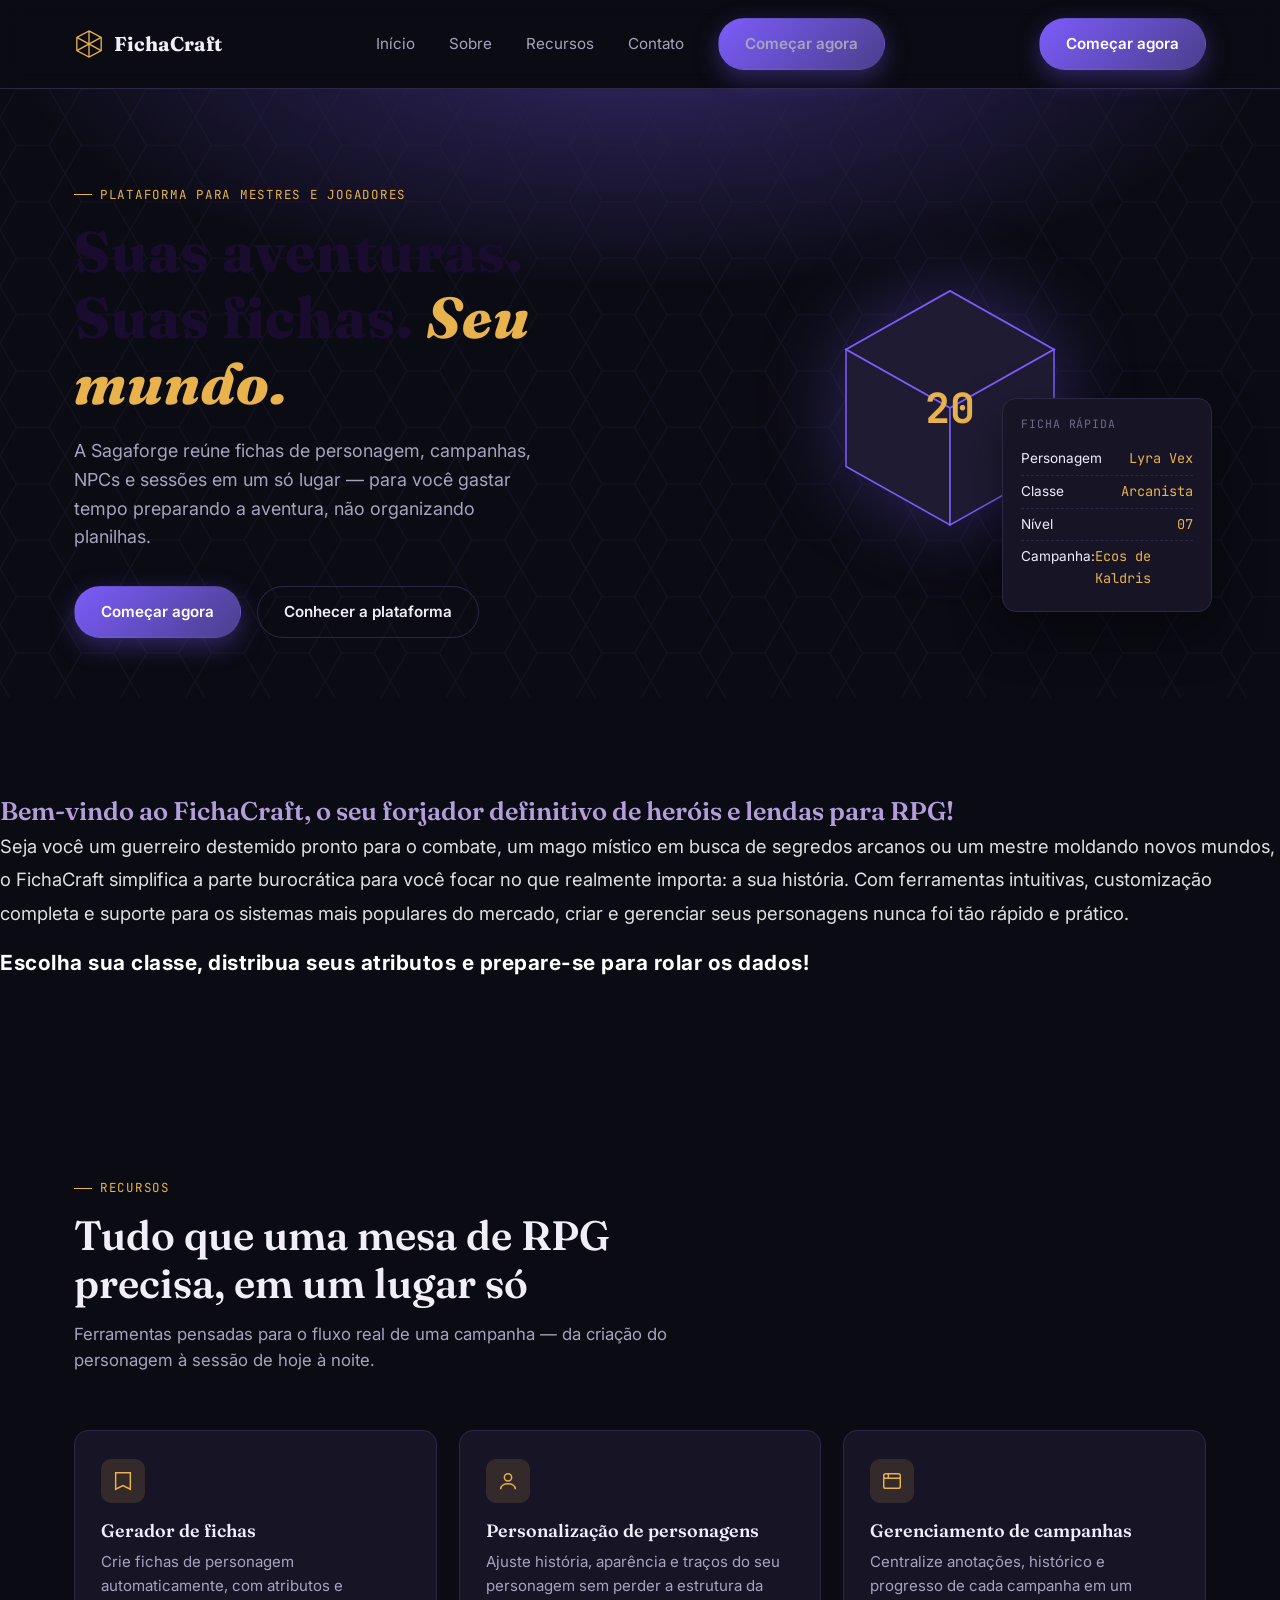
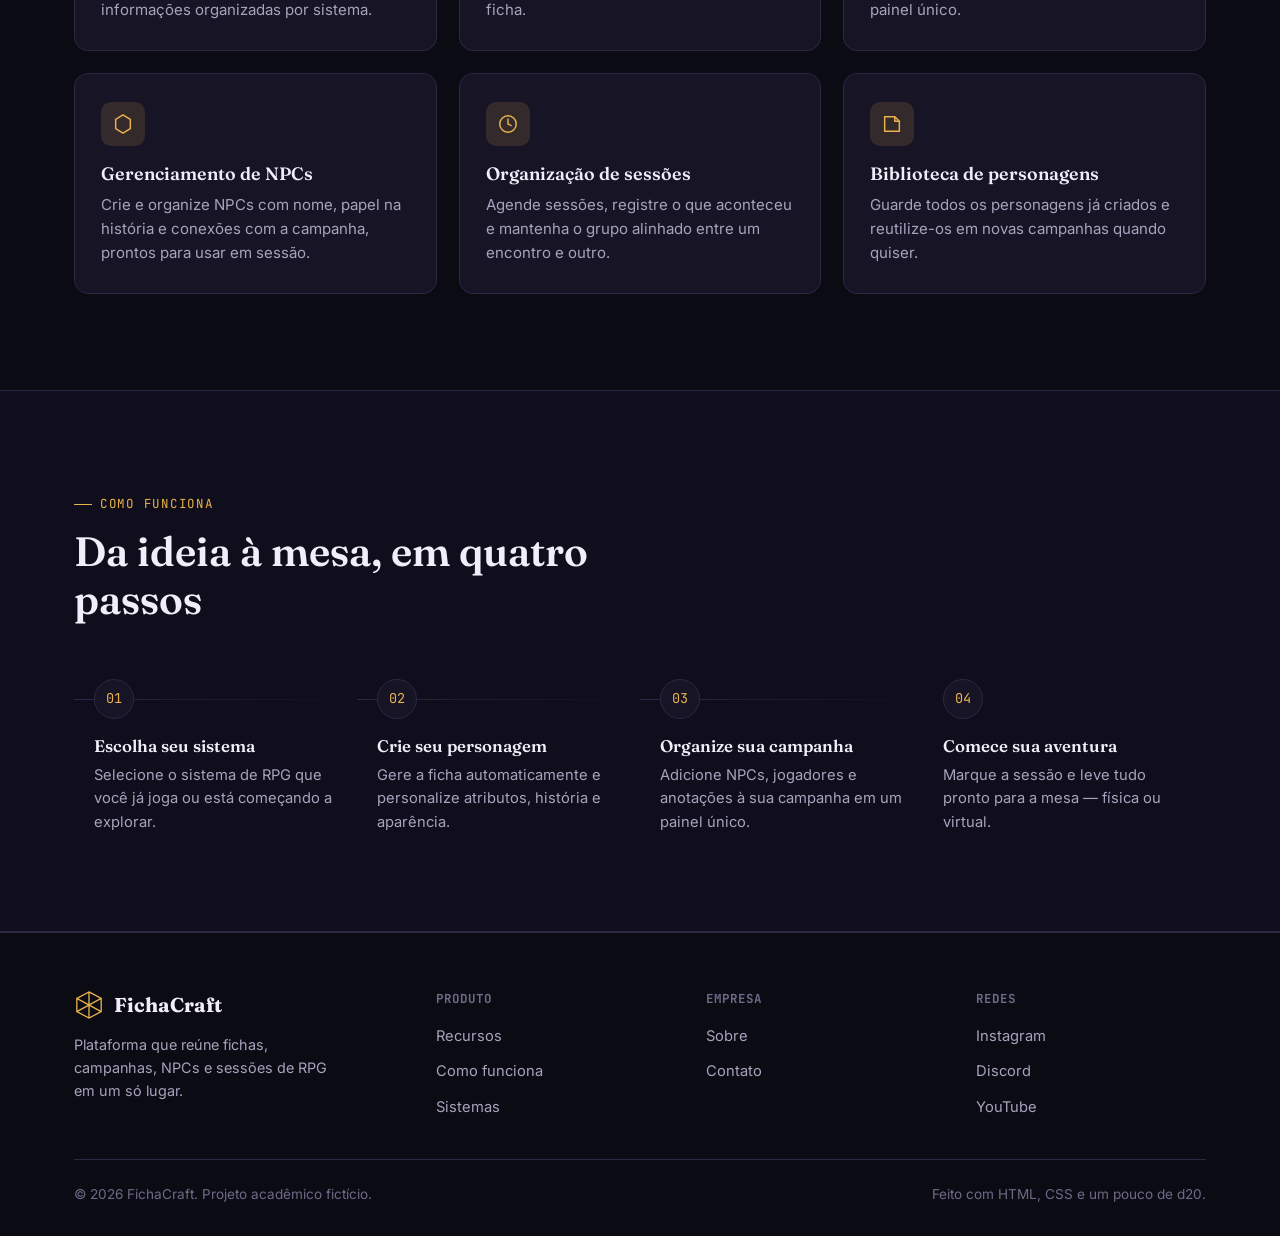
==== commit 827721fb: "Mudanças" ====
--- a/index.html
+++ b/index.html
@@ -78,7 +78,6 @@
     </div>
   </section>
 <main>
-<<<<<<< HEAD
     <section class="sobre-content">
         <h2 class="sobre-title">
             Bem-vindo ao FichaCraft, o seu forjador definitivo de heróis e lendas para RPG!
@@ -92,23 +91,6 @@
             Escolha sua classe, distribua seus atributos e prepare-se para rolar os dados!
         </p>        
     </section>
-=======
- <!--Coloca a 2 aqui-->
-<section class="sobre-content">
-    <h2 class="sobre-title">
-        Bem-vindo ao FichaCraft, o seu forjador definitivo de heróis e lendas para RPG!
-    </h2>
-        
-    <p class="sobre-text">
-        Seja você um guerreiro destemido pronto para o combate, um mago místico em busca de segredos arcanos ou um mestre moldando novos mundos, o FichaCraft simplifica a parte burocrática para você focar no que realmente importa: a sua história. Com ferramentas intuitivas, customização completa e suporte para os sistemas mais populares do mercado, criar e gerenciar seus personagens nunca foi tão rápido e prático.
-    </p>
-        
-    <p class="impact-text">
-        Escolha sua classe, distribua seus atributos e prepare-se para rolar os dados!
-    </p>        
-</section>
-    
->>>>>>> 6d62652d39f44471a70735c7f2d6ac0447189a80
  <section class="recursos" id="recursos">
     <div class="container">
       <div class="section-head">
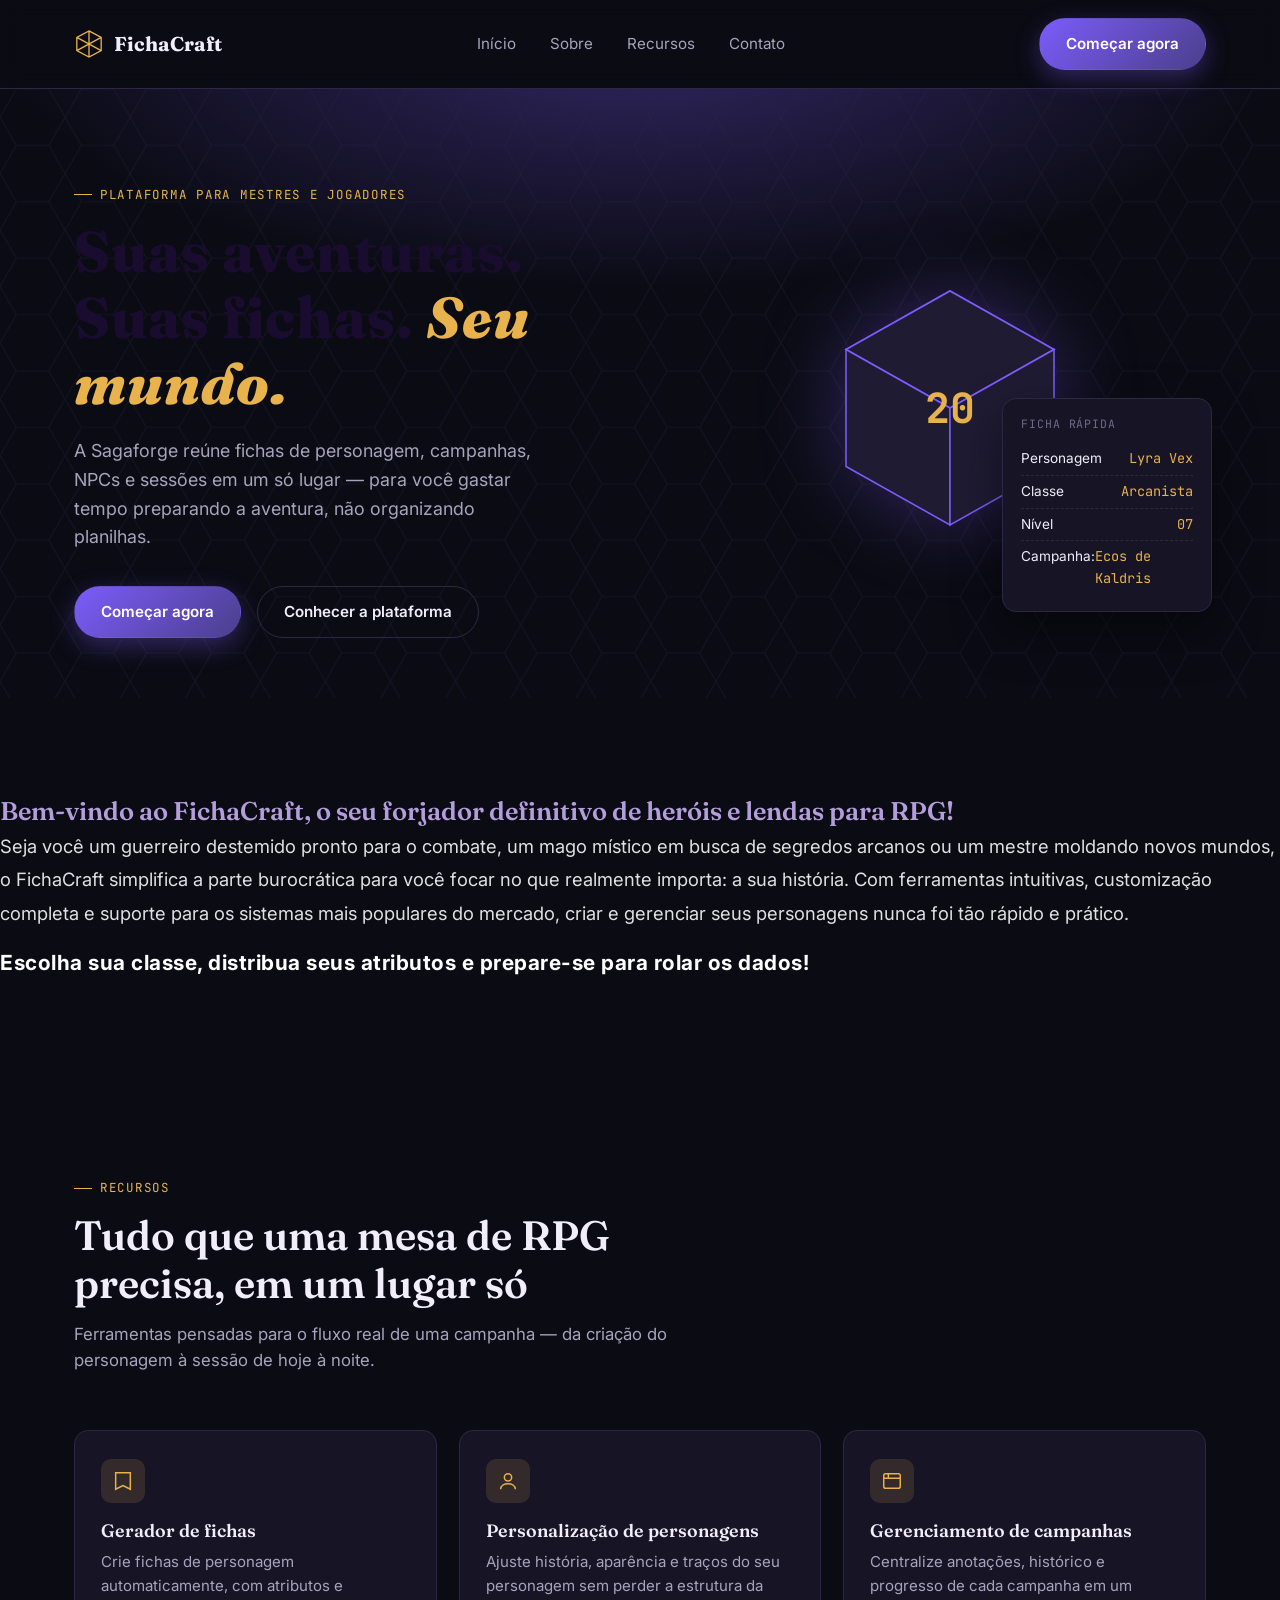
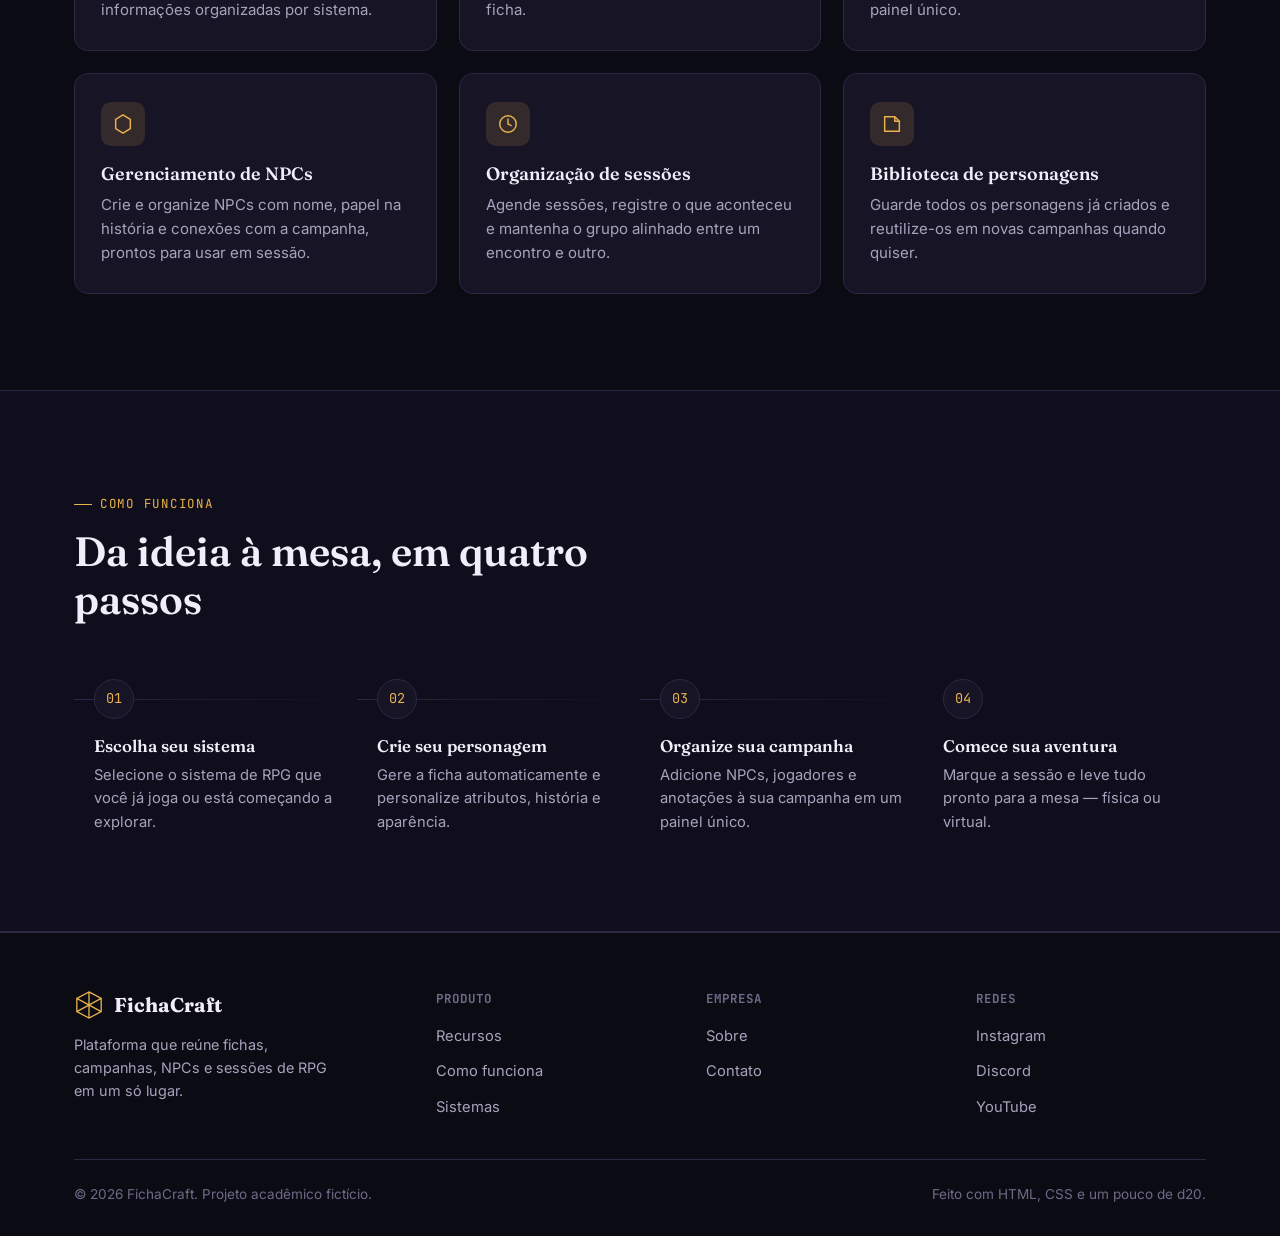
==== commit 18b16afa: "Correção" ====
--- a/index.html
+++ b/index.html
@@ -23,7 +23,6 @@
       <li><a href="#sobre">Sobre</a></li>
       <li><a href="#recursos">Recursos</a></li>
       <li><a href="#contato">Contato</a></li>
-      <li><a href="#inicio" class="btn btn-primary nav-cta-mobile">Começar agora</a></li>
     </ul>
  
     <div class="nav-actions">
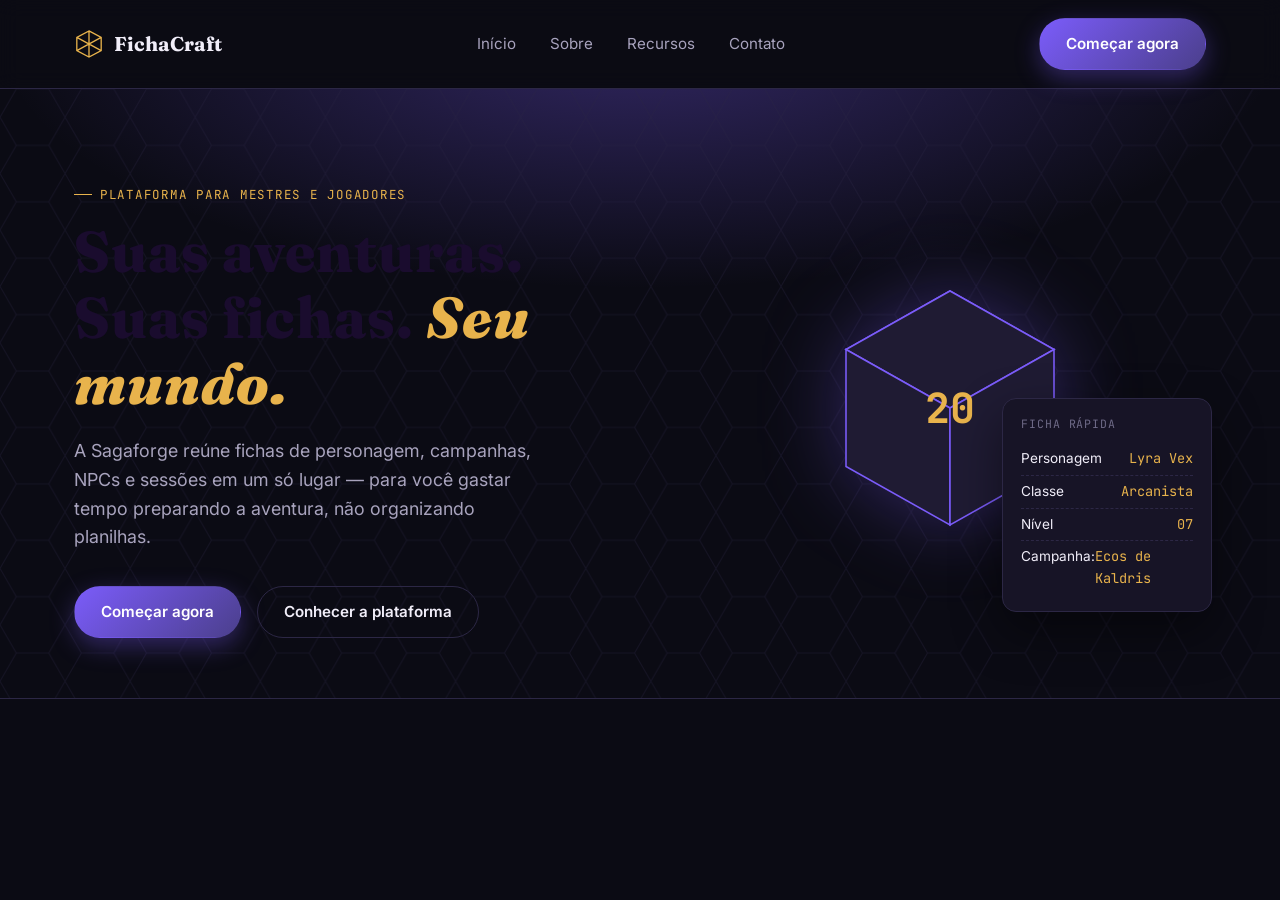
==== commit 96426517: "Mudança" ====
--- a/index.html
+++ b/index.html
@@ -77,146 +77,13 @@
     </div>
   </section>
 <main>
-    <section class="sobre-content">
-        <h2 class="sobre-title">
-            Bem-vindo ao FichaCraft, o seu forjador definitivo de heróis e lendas para RPG!
-        </h2>
+ 
+ 
+</main>
+</body>
+<footer></footer>
 
-        <p class="sobre-text">
-            Seja você um guerreiro destemido pronto para o combate, um mago místico em busca de segredos arcanos ou um mestre moldando novos mundos, o FichaCraft simplifica a parte burocrática para você focar no que realmente importa: a sua história. Com ferramentas intuitivas, customização completa e suporte para os sistemas mais populares do mercado, criar e gerenciar seus personagens nunca foi tão rápido e prático.
-        </p>
 
-        <p class="impact-text">
-            Escolha sua classe, distribua seus atributos e prepare-se para rolar os dados!
-        </p>        
-    </section>
- <section class="recursos" id="recursos">
-    <div class="container">
-      <div class="section-head">
-        <span class="eyebrow">Recursos</span>
-        <h2>Tudo que uma mesa de RPG precisa, em um lugar só</h2>
-        <p>Ferramentas pensadas para o fluxo real de uma campanha — da criação do personagem à sessão de hoje à noite.</p>
-      </div>
- 
-      <div class="cards-grid">
-        <div class="feature-card">
-          <div class="feature-icon"><svg viewBox="0 0 24 24"><path d="M4 3h16v18l-8-4-8 4V3z"/></svg></div>
-          <h3>Gerador de fichas</h3>
-          <p>Crie fichas de personagem automaticamente, com atributos e informações organizadas por sistema.</p>
-        </div>
 
-<div class="feature-card">
-          <div class="feature-icon"><svg viewBox="0 0 24 24"><circle cx="12" cy="8" r="4"/><path d="M4 21c0-4 4-6 8-6s8 2 8 6"/></svg></div>
-          <h3>Personalização de personagens</h3>
-          <p>Ajuste história, aparência e traços do seu personagem sem perder a estrutura da ficha.</p>
-        </div>
 
-      <div class="feature-card">
-          <div class="feature-icon"><svg viewBox="0 0 24 24"><rect x="3" y="4" width="18" height="16" rx="2"/><path d="M3 9h18M8 4v5"/></svg></div>
-          <h3>Gerenciamento de campanhas</h3>
-          <p>Centralize anotações, histórico e progresso de cada campanha em um painel único.</p>
-        </div>
-        
-        <div class="feature-card">
-          <div class="feature-icon"><svg viewBox="0 0 24 24"><path d="M12 2 L20 7 V17 L12 22 L4 17 V7 Z"/></svg></div>
-          <h3>Gerenciamento de NPCs</h3>
-          <p>Crie e organize NPCs com nome, papel na história e conexões com a campanha, prontos para usar em sessão.</p>
-        </div>
-
-         <div class="feature-card">
-          <div class="feature-icon"><svg viewBox="0 0 24 24"><path d="M12 6v6l4 2"/><circle cx="12" cy="12" r="9"/></svg></div>
-          <h3>Organização de sessões</h3>
-          <p>Agende sessões, registre o que aconteceu e mantenha o grupo alinhado entre um encontro e outro.</p>
-        </div>
-        
-        <div class="feature-card">
-          <div class="feature-icon"><svg viewBox="0 0 24 24"><path d="M4 4h11l5 5v11H4z"/><path d="M15 4v5h5"/></svg></div>
-          <h3>Biblioteca de personagens</h3>
-          <p>Guarde todos os personagens já criados e reutilize-os em novas campanhas quando quiser.</p>
-        </div>
-      </div>
-    </div>
-  </section>
-
-<section class="como-funciona" id="como-funciona">
-    <div class="container">
-      <div class="section-head">
-        <span class="eyebrow">Como funciona</span>
-        <h2>Da ideia à mesa, em quatro passos</h2>
-      </div>
- 
-      <div class="steps">
-        <div class="step">
-          <div class="step-num">01</div>
-          <h3>Escolha seu sistema</h3>
-          <p>Selecione o sistema de RPG que você já joga ou está começando a explorar.</p>
-        </div>
-        <div class="step">
-          <div class="step-num">02</div>
-          <h3>Crie seu personagem</h3>
-          <p>Gere a ficha automaticamente e personalize atributos, história e aparência.</p>
-        </div>
-
-<div class="step">
-          <div class="step-num">03</div>
-          <h3>Organize sua campanha</h3>
-          <p>Adicione NPCs, jogadores e anotações à sua campanha em um painel único.</p>
-        </div>
-        <div class="step">
-          <div class="step-num">04</div>
-          <h3>Comece sua aventura</h3>
-          <p>Marque a sessão e leve tudo pronto para a mesa — física ou virtual.</p>
-        </div>
-      </div>
-    </div>
-  </section>
-
-  
- </main>
-</body>
-<footer>
-  <div class="container">
-    <div class="footer-top">
-      <div class="footer-brand">
-        <a href="#inicio" class="logo">
-          <svg class="mark" viewBox="0 0 32 32"><path d="M16 2 L29 9 V23 L16 30 L3 23 V9 Z M16 2 V30 M3 9 L29 23 M29 9 L3 23"/></svg>
-          FichaCraft
-        </a>
-        <p>Plataforma que reúne fichas, campanhas, NPCs e sessões de RPG em um só lugar.</p>
-      </div>
- 
-      <div class="footer-col">
-        <h4>Produto</h4>
-        <ul>
-          <li><a href="#recursos">Recursos</a></li>
-          <li><a href="#como-funciona">Como funciona</a></li>
-          <li><a href="#sistemas">Sistemas</a></li>
-        </ul>
-      </div>
-    
-    <div class="footer-col">
-        <h4>Empresa</h4>
-        <ul>
-          <li><a href="#sobre">Sobre</a></li>
-          <li><a href="#contato">Contato</a></li>
-        </ul>
-      </div>
- 
-      <div class="footer-col">
-        <h4>Redes</h4>
-        <ul>
-          <li><a href="#">Instagram</a></li>
-          <li><a href="#">Discord</a></li>
-          <li><a href="#">YouTube</a></li>
-        </ul>
-      </div>
-    </div>
- 
-    <div class="footer-bottom">
-      <span>© 2026 FichaCraft. Projeto acadêmico fictício.</span>
-      <span>Feito com HTML, CSS e um pouco de d20.</span>
-    </div>
-  </div>
-
-    </footer>
 </html>
